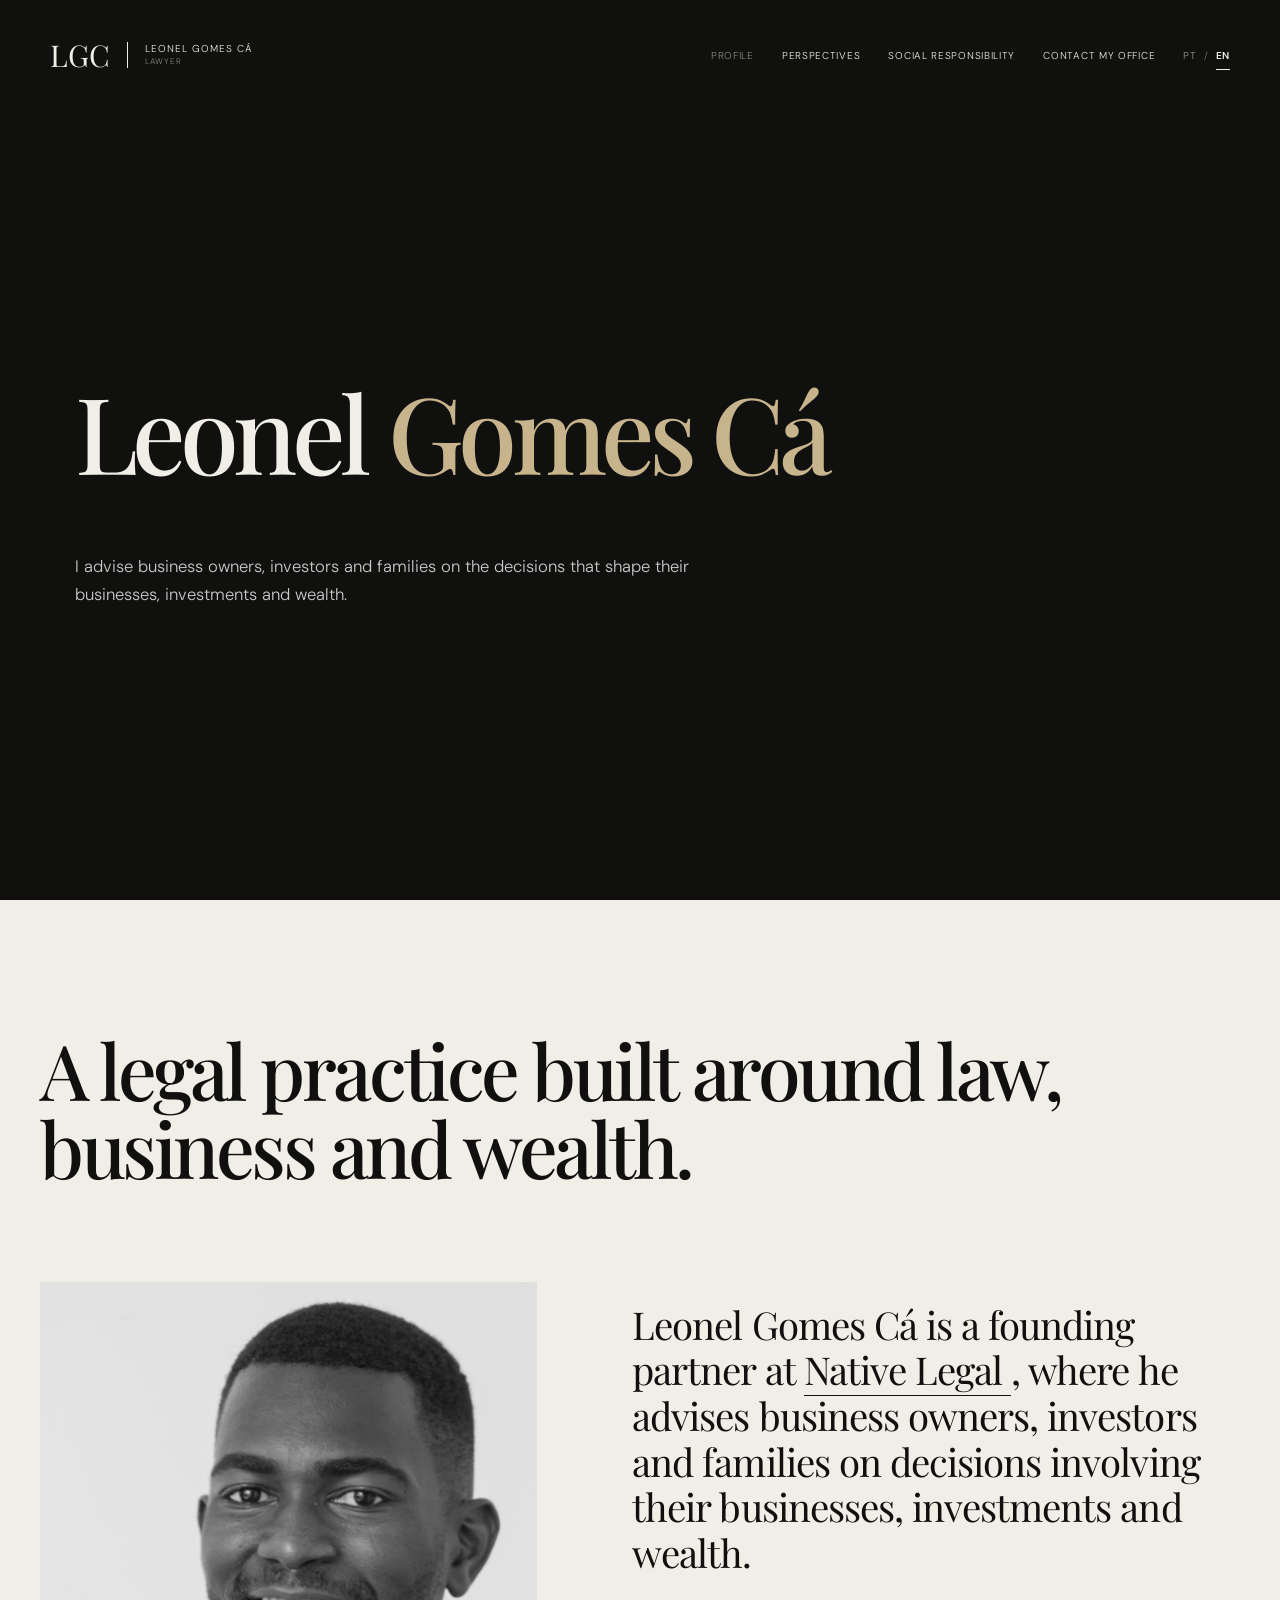
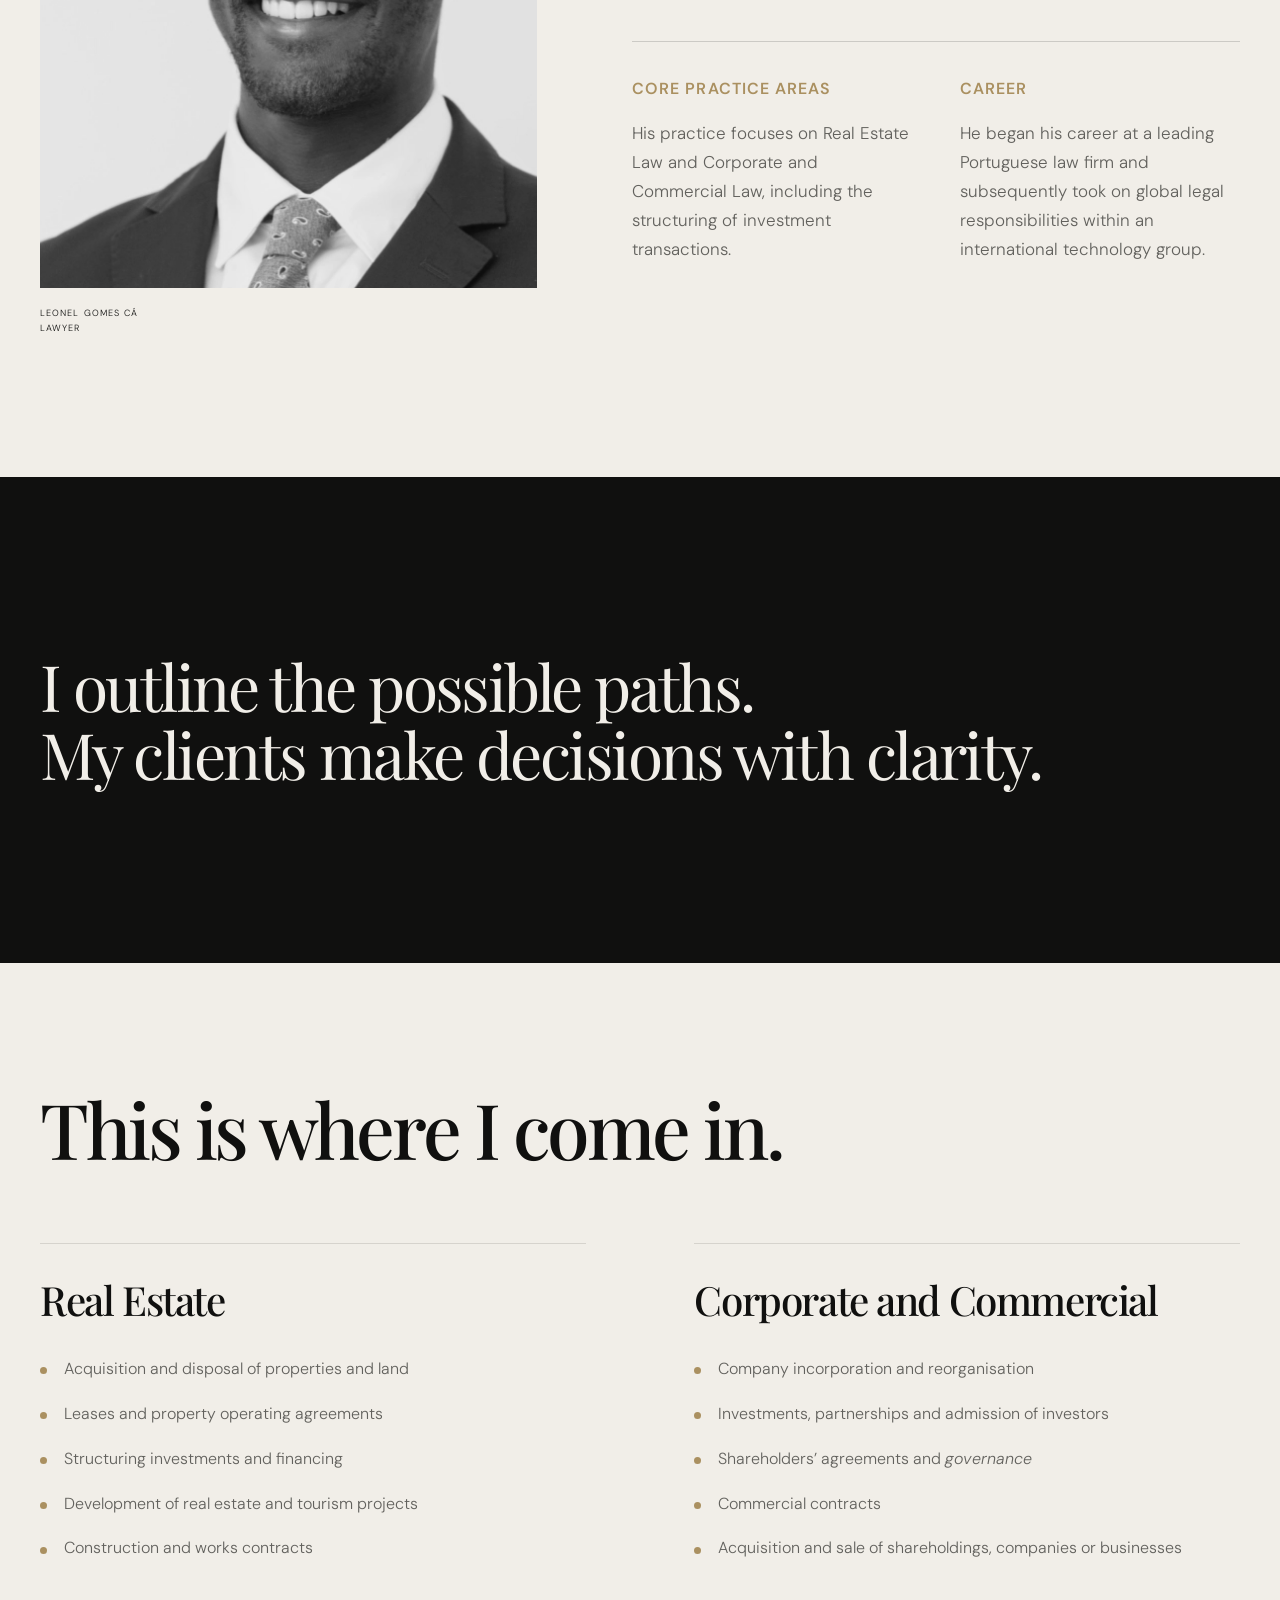
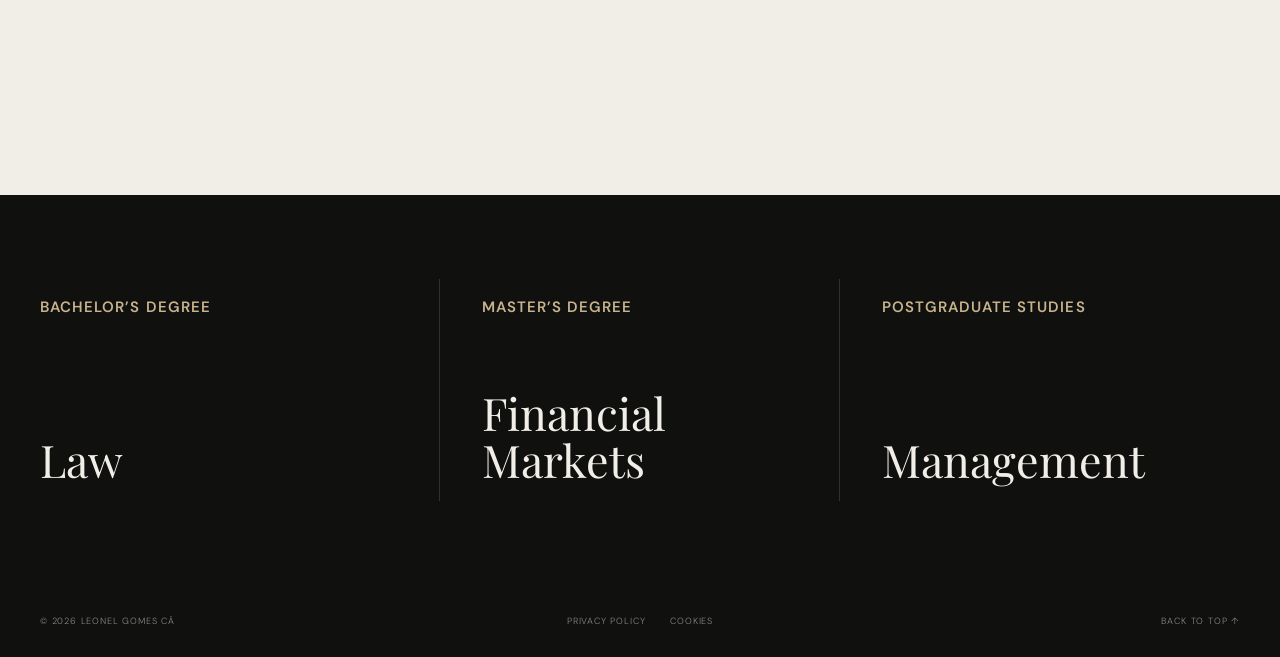
==== en/index.html @ 8e787e9c "Add files via upload" ====
<!DOCTYPE html>

<html lang="en-GB">
<head>
<meta charset="utf-8"/>
<meta content="width=device-width, initial-scale=1.0" name="viewport"/>
<title>Leonel Gomes Cá — Lawyer</title>
<meta content="Leonel Gomes Cá advises business owners, investors and families on business, investment and wealth-related decisions." name="description"/>
<meta content="#10100f" name="theme-color"/>
<link href="https://fonts.googleapis.com" rel="preconnect"/>
<link crossorigin="" href="https://fonts.gstatic.com" rel="preconnect"/>
<link href="https://fonts.googleapis.com/css2?family=DM+Sans:wght@300;400;500;600&amp;family=Playfair+Display:wght@500;600&amp;display=swap" rel="stylesheet"/>
<link href="../css/style.css" rel="stylesheet"/>
<meta content="website" property="og:type"/><meta content="Leonel Gomes Cá" property="og:site_name"/><meta content="en_GB" property="og:locale"/><meta content="pt_PT" property="og:locale:alternate"/><meta content="Leonel Gomes Cá — Lawyer" property="og:title"/><meta content="Leonel Gomes Cá advises business owners, investors and families on business, investment and wealth-related decisions." property="og:description"/><meta content="https://ammoita.github.io/templateadvogado/assets/og-lgc-brand.jpg" property="og:image"/><meta content="image/jpeg" property="og:image:type"/><meta content="1200" property="og:image:width"/><meta content="630" property="og:image:height"/><meta content="LGC | Leonel Gomes Cá, Advogado. Ivory-coloured logo on a dark background" property="og:image:alt"/><meta content="summary_large_image" name="twitter:card"/><meta content="Leonel Gomes Cá — Lawyer" name="twitter:title"/><meta content="Leonel Gomes Cá advises business owners, investors and families on business, investment and wealth-related decisions." name="twitter:description"/><meta content="https://ammoita.github.io/templateadvogado/assets/og-lgc-brand.jpg" name="twitter:image"/><meta content="LGC | Leonel Gomes Cá, Advogado. Ivory-coloured logo on a dark background" name="twitter:image:alt"/><link href="https://ammoita.github.io/templateadvogado/en/" rel="canonical"/><link href="https://ammoita.github.io/templateadvogado/" hreflang="pt-PT" rel="alternate"/><link href="https://ammoita.github.io/templateadvogado/en/" hreflang="en-GB" rel="alternate"/><meta content="https://ammoita.github.io/templateadvogado/en/" property="og:url"/></head>
<body>
<!-- PRELOADER -->
<div class="preloader" id="preloader">
<div class="preloader__mark">LGC</div>
<div class="preloader__line">
<span></span>
</div>
</div>
<!-- HEADER -->
<header class="header" id="header">
<a aria-label="Home page" class="logo" href="index.html#inicio">
<span class="logo__letters">
                LGC
            </span>
<span class="logo__text">
                Leonel Gomes Cá
                <small>Lawyer</small>
</span>
</a>
<nav aria-label="Main navigation" class="desktop-nav">
<a href="index.html#perfil">
                Profile
            </a>
<a href="perspectives.html">
                Perspectives
            </a>
<a href="social-responsibility.html">
                Social Responsibility
            </a>
<a href="contact.html">
                Contact My Office
            </a>
<div aria-label="Choose language" class="language-switch" role="group"><a href="../index.html" hreflang="pt-PT" lang="pt-PT">PT</a><span aria-hidden="true">/</span><a aria-current="page" href="index.html" hreflang="en-GB" lang="en-GB">EN</a></div></nav>
<button aria-expanded="false" aria-label="Open menu" class="menu-button" id="menuButton">
<span></span>
<span></span>
</button>
</header>
<!-- MOBILE MENU -->
<div class="mobile-menu" id="mobileMenu">
<div class="mobile-menu__inner">
<span class="mobile-menu__label">
                Navigation
            </span>
<nav>
<a href="index.html#inicio">
                    Home
                </a>
<a href="index.html#perfil">
                    Profile
                </a>
<a href="perspectives.html">
                    Perspectives
                </a>
<a href="social-responsibility.html">
                    Social Responsibility
                </a>
<a href="contact.html">
                    Contact My Office
                </a>
</nav><div aria-label="Choose language" class="language-switch language-switch--mobile" role="group"><a href="../index.html" hreflang="pt-PT" lang="pt-PT">PT</a><span aria-hidden="true">/</span><a aria-current="page" href="index.html" hreflang="en-GB" lang="en-GB">EN</a></div>
<div class="mobile-menu__footer">
<span>
                    Leonel Gomes Cá
                </span>
<span>
                    Lawyer
                </span>
</div>
</div>
</div>
<main>
<!-- ==================================================
             ABERTURA
        =================================================== -->
<section class="hero" id="inicio">
<div class="hero__background"></div>
<div class="hero__content">
<h1 aria-label="Leonel Gomes Cá" class="hero__title">
<span class="reveal-text">
                        Leonel
                    </span>
<span class="reveal-text hero__title-gold">
                        Gomes Cá
                    </span>
</h1>
<p class="hero__description reveal">

                    I advise business owners, investors and families on the decisions that shape their businesses, investments and wealth.

                </p>
</div>
</section>
<!-- ==================================================
             PERFIL
        =================================================== -->
<section class="profile section" id="perfil">
<div class="container">
<div class="profile__header">
<h2 class="display-title reveal">

                        A legal practice built around law, business and wealth.

                    </h2>
</div>
<div class="profile__grid">
<!-- FOTO -->
<div class="profile__image reveal">
<div class="profile__image-inner"></div>
<span class="image-caption">

                            Leonel Gomes Cá
                            <br/>
                            Lawyer

                        </span>
</div>
<!-- CONTEÚDO -->
<div class="profile__content">
<div class="profile__lead reveal">
<p>

                                Leonel Gomes Cá is a founding partner at

                                <a class="text-link" href="https://nativelegal.pt" rel="noopener noreferrer" target="_blank">
                                    Native Legal
                                </a>, where he advises business owners, investors and families on decisions involving their businesses, investments and wealth.

                            </p>
</div>
<div class="profile__columns reveal">
<div>
<span class="profile__label">
                                    Core Practice Areas
                                </span>
<p>

                                    His practice focuses on Real Estate Law and Corporate and Commercial Law, including the structuring of investment transactions.

                                </p>
</div>
<div>
<span class="profile__label">
                                    Career
                                </span>
<p>

                                    He began his career at a leading Portuguese law firm and subsequently took on global legal responsibilities within an international technology group.

                                </p>
</div>
</div>
</div>
</div>
</div>
</section>
<!-- ==================================================
             TRANSIÇÃO
        =================================================== -->
<section aria-label="Approach to legal advice" class="statement-section">
<div class="container">
<p class="statement-section__text reveal">
<span>I outline the possible paths.</span>
<span>My clients make decisions with clarity.</span>
</p>
</div>
</section>
<!-- ==================================================
             ÁREAS
        =================================================== -->
<section class="practice section" id="areas">
<div class="container">
<div class="practice__header">
<h2 class="display-title reveal">
                        This is where I come in.
                    </h2>
</div>
<div class="practice-cards">
<!-- IMOBILIÁRIO -->
<article class="practice-card reveal">
<h3>
                            Real Estate
                        </h3>
<ul>
<li>
                                Acquisition and disposal of properties and land
                            </li>
<li>
                                Leases and property operating agreements
                            </li>
<li>
                                Structuring investments and financing
                            </li>
<li>
                                Development of real estate and tourism projects
                            </li>
<li>
                                Construction and works contracts
                            </li>
</ul>
</article>
<!-- SOCIETÁRIO -->
<article class="practice-card reveal">
<h3>
                            Corporate and Commercial
                        </h3>
<ul>
<li>
                                Company incorporation and reorganisation
                            </li>
<li>
                                Investments, partnerships and admission of investors
                            </li>
<li>
                                Shareholders’ agreements and <i>governance</i>
</li>
<li>
                                Commercial contracts
                            </li>
<li>
                                Acquisition and sale of shareholdings, companies or businesses
                            </li>
</ul>
</article>
</div>
</div>
</section>
<!-- ==================================================
             FORMAÇÃO
        =================================================== -->
<section aria-label="Academic qualifications" class="education-strip">
<div class="container education-strip__grid">
<div class="education-card reveal">
<span class="education-card__field">
                        Bachelor’s Degree
                    </span>
<span class="education-card__degree">
                        Law
                    </span>
</div>
<div class="education-card reveal">
<span class="education-card__field">
                        Master’s Degree
                    </span>
<span class="education-card__degree">
                        Financial Markets
                    </span>
</div>
<div class="education-card reveal">
<span class="education-card__field">
                        Postgraduate Studies
                    </span>
<span class="education-card__degree">
                        Management
                    </span>
</div>
</div>
</section>
</main>
<!-- FOOTER -->
<footer class="footer">
<div class="container footer__inner">
<span>
                © <span id="currentYear"></span>
                Leonel Gomes Cá
            </span>
<div>
<a href="#">
                    Privacy Policy
                </a>
<a href="#">
                    Cookies
                </a>
</div>
<a class="back-to-top" href="#inicio">
                Back to top ↑
            </a>
</div>
</footer>
<script src="../js/main.js"></script>
</body>
</html>
---- css/style.css ----
/* ==========================================================
   VARIABLES
========================================================== */

:root {

    --black: #10100f;
    --black-soft: #171715;
    --black-light: #20201e;

    --ivory: #f1eee8;
    --ivory-dark: #e5e0d6;

    --white: #ffffff;

    --grey: #96948e;
    --grey-dark: #62615d;

    --gold: #aa9060;
    --gold-light: #c7b38c;

    --border-dark: rgba(255, 255, 255, .14);
    --border-light: rgba(16, 16, 15, .16);

    --font-serif:
        "Playfair Display",
        Georgia,
        serif;

    --font-sans:
        "DM Sans",
        Arial,
        sans-serif;

    --container: 1440px;

}



/* ==========================================================
   RESET
========================================================== */

*,
*::before,
*::after {
    box-sizing: border-box;
}


html {
    scroll-behavior: smooth;
}


body {

    margin: 0;

    font-family: var(--font-sans);

    background: var(--ivory);
    color: var(--black);

    font-weight: 300;

    overflow-x: hidden;

}


body.menu-open {
    overflow: hidden;
}


a {
    color: inherit;
    text-decoration: none;
}


button,
input,
textarea,
select {
    font: inherit;
}


button {
    cursor: pointer;
}


img {

    max-width: 100%;

    display: block;

}


::selection {

    background: var(--gold);
    color: var(--black);

}



/* ==========================================================
   GLOBAL
========================================================== */

.container {

    width:
        min(
            calc(100% - 80px),
            var(--container)
        );

    margin: 0 auto;

}


.section {
    padding: 140px 0;
}


.display-title {

    margin: 0;

    max-width: 1180px;

    font-family: var(--font-serif);

    font-size:
        clamp(
            55px,
            6vw,
            96px
        );

    line-height: 1.02;

    letter-spacing: -.045em;

    font-weight: 500;

}


.text-link {

    border-bottom:
        1px solid currentColor;

    transition:
        color .25s ease,
        border-color .25s ease;

}


.text-link:hover {

    color: var(--gold);

    border-color: var(--gold);

}



/* ==========================================================
   PRELOADER
========================================================== */

.preloader {

    position: fixed;

    inset: 0;

    z-index: 9999;

    background: var(--black);

    color: var(--ivory);

    display: flex;

    align-items: center;
    justify-content: center;

    flex-direction: column;

    gap: 30px;

    transition:
        opacity .8s ease,
        visibility .8s ease;

}


.preloader.is-hidden {

    opacity: 0;

    visibility: hidden;

}


.preloader__mark {

    font-family: var(--font-serif);

    font-size: 40px;

    letter-spacing: .06em;

}


.preloader__line {

    width: 160px;

    height: 1px;

    background:
        rgba(255,255,255,.15);

    overflow: hidden;

}


.preloader__line span {

    display: block;

    width: 100%;
    height: 100%;

    background: var(--gold);

    transform:
        translateX(-100%);

    animation:
        preloadLine
        1.3s
        cubic-bezier(.76,0,.24,1)
        forwards;

}


@keyframes preloadLine {

    to {
        transform: translateX(0);
    }

}






/* ==========================================================
   HEADER
========================================================== */

.header {

    position: fixed;

    top: 0;
    left: 0;
    right: 0;

    height: 110px;

    z-index: 1000;

    padding: 0 50px;

    display: flex;

    align-items: center;
    justify-content: space-between;

    color: var(--ivory);

    transition:
        height .35s ease,
        background .35s ease,
        color .35s ease;

}


.header--light {

    color: var(--black);

    background:
        rgba(241,238,232,.92);

    backdrop-filter:
        blur(18px);

    border-bottom:
        1px solid rgba(0,0,0,.07);

}


.header.is-scrolled {

    height: 76px;

    background:
        rgba(241,238,232,.92);

    color: var(--black);

    backdrop-filter:
        blur(18px);

    border-bottom:
        1px solid rgba(0,0,0,.08);

}


.logo {

    display: flex;

    align-items: center;

    gap: 17px;

    flex: 0 0 auto;

}


.logo__letters {

    font-family: var(--font-serif);

    font-size: 30px;

    line-height: 1;

}


.logo__text {

    padding-left: 17px;

    border-left:
        1px solid currentColor;

    font-size: 10px;

    line-height: 1.45;

    letter-spacing: .1em;

    text-transform: uppercase;

}


.logo__text small {

    display: block;

    opacity: .55;

    font-size: 8px;

}


.desktop-nav {

    display: flex;

    align-items: center;

    gap:
        clamp(
            18px,
            2.2vw,
            38px
        );

}


.desktop-nav a {

    position: relative;

    font-size: 10px;

    letter-spacing: .07em;

    text-transform: uppercase;

    white-space: nowrap;

}


.desktop-nav a::after {

    content: "";

    position: absolute;

    left: 0;

    bottom: -8px;

    width: 100%;
    height: 1px;

    background: currentColor;

    transform-origin: right;

    transform:
        scaleX(0);

    transition:
        transform .35s ease;

}


.desktop-nav a:hover::after,
.desktop-nav a[aria-current="page"]::after {

    transform-origin: left;

    transform:
        scaleX(1);

}


.menu-button {

    width: 44px;
    height: 44px;

    border: 0;

    background: transparent;

    display: none;

    flex-direction: column;

    justify-content: center;
    align-items: center;

    gap: 7px;

    color: currentColor;

}


.menu-button span {

    width: 25px;

    height: 1px;

    background: currentColor;

    transition:
        transform .35s ease;

}



/* ==========================================================
   MOBILE MENU
========================================================== */

.mobile-menu {

    position: fixed;

    inset: 0;

    z-index: 900;

    background: var(--black);

    color: var(--ivory);

    opacity: 0;

    visibility: hidden;

    transition:
        opacity .45s ease,
        visibility .45s ease;

}


.mobile-menu.is-open {

    opacity: 1;

    visibility: visible;

}


.mobile-menu__inner {

    width:
        min(
            calc(100% - 50px),
            700px
        );

    margin: 0 auto;

    min-height: 100vh;

    padding:
        130px
        0
        40px;

    display: flex;

    flex-direction: column;

}


.mobile-menu__label {

    font-size: 10px;

    letter-spacing: .16em;

    text-transform: uppercase;

    color: var(--grey);

    margin-bottom: 50px;

}


.mobile-menu nav {

    display: flex;

    flex-direction: column;

}


.mobile-menu nav a {

    padding:
        18px
        0;

    font-family: var(--font-serif);

    font-size:
        clamp(
            34px,
            7vw,
            62px
        );

    border-bottom:
        1px solid var(--border-dark);

}


.mobile-menu__footer {

    margin-top: auto;

    display: flex;

    justify-content: space-between;

    padding-top: 30px;

    border-top:
        1px solid
        var(--border-dark);

    font-size: 10px;

    letter-spacing: .12em;

    text-transform: uppercase;

}



/* ==========================================================
   HERO
========================================================== */

.hero {

    position: relative;

    min-height: 100vh;

    background: var(--black);

    color: var(--ivory);

    overflow: hidden;

    display: flex;

    align-items: center;

}


.hero__background {

    position: absolute;

    inset: 0;

    background:

        linear-gradient(
            90deg,
            rgba(16,16,15,.94) 0%,
            rgba(16,16,15,.78) 31%,
            rgba(16,16,15,.34) 65%,
            rgba(16,16,15,.18) 100%
        ),

        linear-gradient(
            0deg,
            rgba(16,16,15,.46),
            transparent 55%
        ),

        url("../assets/leonel-hero.jpg")
        center 22%
        / cover
        no-repeat;

    transform:
        scale(1.03);

    transition:
        transform 1.5s ease;

}


.hero__content {

    position: relative;

    z-index: 2;

    width:
        min(
            calc(100% - 150px),
            1380px
        );

    margin: 0 auto;

    padding:
        180px
        0
        90px;

}


.hero__title {

    margin: 0;

    display: flex;

    align-items: baseline;

    gap: .22em;

    white-space: nowrap;

    font-family: var(--font-serif);

    font-size:
        clamp(
            64px,
            8.3vw,
            138px
        );

    line-height: .94;

    letter-spacing: -.055em;

    font-weight: 500;

}


.hero__title > span {
    display: inline-block;
}


.hero__title-gold {
    color: var(--gold-light);
}


.hero__description {

    max-width: 650px;

    margin:
        72px
        0
        0;

    font-size:
        clamp(
            15px,
            1.3vw,
            19px
        );

    line-height: 1.65;

    color:
        rgba(255,255,255,.78);

}



/* ==========================================================
   PROFILE
========================================================== */

.profile {
    padding-top: 130px;
}


.profile__header {
    margin-bottom: 95px;
}


.profile__grid {

    display: grid;

    grid-template-columns:
        .9fr
        1.1fr;

    gap: 95px;

    align-items: start;

}


.profile__image {
    position: relative;
}


.profile__image-inner {

    aspect-ratio: .82;

    background:

        linear-gradient(
            rgba(0,0,0,.06),
            rgba(0,0,0,.06)
        ),

        url("../assets/leonel-profile.webp")
        center
        / cover
        no-repeat,

        #cac5bb;

    filter:
        grayscale(100%);

}


.image-caption {

    display: block;

    margin-top: 18px;

    font-size: 9px;

    line-height: 1.7;

    letter-spacing: .12em;

    text-transform: uppercase;

}


.profile__content {
    padding-top: 20px;
}


.profile__lead {
    max-width: 760px;
}


.profile__lead p {

    margin: 0;

    font-family: var(--font-serif);

    font-size:
        clamp(
            30px,
            3vw,
            49px
        );

    line-height: 1.19;

    letter-spacing: -.025em;

}


.profile__columns {

    margin-top: 65px;

    padding-top: 36px;

    border-top:
        1px solid
        var(--border-light);

    display: grid;

    grid-template-columns:
        1fr
        1fr;

    gap: 48px;

}


/* Legibilidade reforçada nas duas rubricas do perfil (PT e EN). */
.profile__label {
    display: block;
    margin-bottom: 19px;
    color: var(--gold);
    font-size: clamp(16px, 1.2vw, 18px);
    font-weight: 600;
    letter-spacing: .065em;
    line-height: 1.4;
    text-transform: uppercase;
}

.profile__columns p {
    margin: 0;
    font-size: clamp(17px, 1.32vw, 19px);
    line-height: 1.7;
    color: var(--grey-dark);
}


/* ==========================================================
   STATEMENT / TRANSIÇÃO
========================================================== */

.statement-section {

    min-height: 620px;

    display: flex;

    align-items: center;

    background: var(--black);

    color: var(--ivory);

}


.statement-section__text {

    width: 100%;
    margin: 0;
    font-family: var(--font-serif);
    font-size: clamp(21px, 5vw, 78px);
    line-height: 1.06;
    letter-spacing: -.04em;

}

.statement-section__text span {
    display: block;
    white-space: nowrap;
}



/* ==========================================================
   PRACTICE
========================================================== */

.practice {
    position: relative;
    background: var(--ivory);
}


.practice__header {
    margin-bottom: 82px;
}


.practice__header::after {
    display: none;
}


.practice-cards {
    display: grid;
    grid-template-columns: 1fr 1fr;
    gap: clamp(72px, 9vw, 150px);
}


.practice-card {
    position: relative;
    min-height: 420px;
    padding: 0;
    background: transparent;
    color: var(--black);
    border: 0;
    transition: none;
}


.practice-card:first-child,
.practice-card:last-child {
    padding-left: 0;
    padding-right: 0;
    border: 0;
}


.practice-card::before {
    display: none;
}


.practice-card:hover {
    transform: none;
    background: transparent;
}


.practice-card h3 {
    margin: 0 0 40px;
    color: var(--black);
    font-family: var(--font-serif);
    font-size: clamp(34px, 3.15vw, 49px);
    font-weight: 500;
    line-height: 1.08;
    letter-spacing: -.035em;
    text-transform: none;
}


.practice-card:last-child h3,
.practice-card:last-child ul {
    margin-left: 0;
}


.practice-card ul {
    margin: 0;
    padding: 0;
    list-style: none;
    display: grid;
    gap: 18px;
}


.practice-card li {
    position: relative;
    padding: 0 0 0 24px;
    border: 0;
    font-size: 16px;
    line-height: 1.68;
    color: var(--grey-dark);
}


.practice-card li::before {
    content: "";
    position: absolute;
    left: 0;
    top: .72em;
    width: 7px;
    height: 7px;
    border-radius: 50%;
    background: var(--gold);
}


/* ==========================================================
   EDUCATION
========================================================== */

.education-strip {

    padding: 95px 0;

    background: var(--black);

    color: var(--ivory);

}


.education-strip__grid {

    display: grid;

    grid-template-columns:
        repeat(3, 1fr);

}


.education-card {

    min-height: 250px;

    padding:
        22px
        50px;

    display: flex;

    flex-direction: column;

    justify-content: space-between;

    border-right:
        1px solid
        var(--border-dark);

}


.education-card:first-child {
    padding-left: 0;
}


.education-card:last-child {
    border-right: 0;
}


.education-card__field {

    color: var(--gold-light);
    font-size: 15px;
    font-weight: 600;
    letter-spacing: .07em;
    text-transform: uppercase;

}


.education-card__degree {

    font-family: var(--font-serif);

    font-size:
        clamp(
            35px,
            3.5vw,
            55px
        );

    line-height: 1.05;

}



/* ==========================================================
   AUTONOMOUS PAGES
========================================================== */

.inner-page,
.contact-page {
    background: var(--ivory);
}


.page-main {
    padding-top: 110px;
}


.editorial-page {

    padding:
        95px
        0
        130px;

}


.page-kicker {

    display: block;

    margin-bottom: 30px;

    color: var(--gold);

    font-size: 11px;

    font-weight: 600;

    letter-spacing: .12em;

    text-transform: uppercase;

}


.page-title {

    max-width: 1100px;

    margin: 0;

    font-family: var(--font-serif);

    font-size:
        clamp(
            58px,
            7vw,
            108px
        );

    line-height: .98;

    letter-spacing: -.045em;

    font-weight: 500;

}


.page-intro {

    max-width: 780px;

    margin:
        42px
        0
        0;

    font-size: 18px;

    line-height: 1.7;

    color: var(--grey-dark);

}


.page-note {

    max-width: 760px;

    margin:
        45px
        0
        0;

    padding-top: 28px;

    border-top:
        1px solid
        var(--border-light);

    font-size: 12px;

    line-height: 1.7;

    color: var(--grey-dark);

}



/* ==========================================================
   PERSPETIVAS
========================================================== */

.perspectives-grid {

    margin-top: 90px;

    display: grid;

    grid-template-columns:
        repeat(3, 1fr);

    gap:
        34px
        26px;

}


.perspective-card {

    position: relative;

    min-height: 295px;

    padding: 30px;

    background:
        var(--black-light);

    color: var(--ivory);

    display: flex;

    flex-direction: column;

    overflow: hidden;

    transition:
        transform .35s cubic-bezier(.22,1,.36,1),
        background .35s ease;

}


.perspective-card:hover {

    transform:
        translateY(-5px);

    background:
        var(--black);

}


.perspective-card__ep {

    color: var(--gold-light);

    font-size: 10px;

    font-weight: 600;

    letter-spacing: .12em;

}


.perspective-card strong {

    max-width: 85%;

    margin:
        50px
        0
        auto;

    font-family: var(--font-serif);

    font-size:
        clamp(
            25px,
            2.1vw,
            37px
        );

    line-height: 1.08;

    font-weight: 500;

}


.perspective-card__play {

    position: absolute;

    right: 28px;

    bottom: 52px;

    color: var(--gold-light);

    font-size: 22px;

}


.perspective-card small {

    margin-top: 30px;

    font-size: 10px;

    letter-spacing: .04em;

    color:
        rgba(255,255,255,.65);

}



/* ==========================================================
   RESPONSABILIDADE SOCIAL
========================================================== */

.social-grid {

    margin-top: 90px;

    display: grid;

    grid-template-columns:
        1fr
        1fr;

    gap: 28px;

}


.social-card {
    position: relative;
    min-height: 455px;
    perspective: 1400px;
    outline: none;
}

.social-card__inner {
    position: relative;
    width: 100%;
    min-height: 455px;
    transform-style: preserve-3d;
    transition: transform .72s cubic-bezier(.22,1,.36,1);
}

.social-card__face {
    position: absolute;
    inset: 0;
    overflow: hidden;
    border: 1px solid var(--border-light);
    background: var(--ivory-dark);
    backface-visibility: hidden;
    -webkit-backface-visibility: hidden;
}

.social-card__front {
    transform: rotateY(0deg);
}

.social-card__back {
    padding: clamp(36px, 5vw, 64px);
    display: flex;
    flex-direction: column;
    justify-content: center;
    transform: rotateY(180deg);
    background: var(--black-soft);
    color: var(--ivory);
}

.social-card__media {
    position: relative;
    min-height: 330px;
    background-color: #c8c2b7;
    background-position: center;
    background-size: cover;
    filter: grayscale(100%);
    transition: filter .45s ease;
}

.social-card__media::after {
    content: "Adicionar imagem / vídeo";
    position: absolute;
    inset: 0;
    display: grid;
    place-items: center;
    color: rgba(16,16,15,.55);
    font-size: 10px;
    letter-spacing: .12em;
    text-transform: uppercase;
    background: linear-gradient(135deg, rgba(255,255,255,.08), rgba(0,0,0,.05));
}

@media (hover: hover) and (pointer: fine) {
    .social-card:hover .social-card__inner {
        transform: rotateY(180deg);
    }

    .social-card:hover .social-card__media {
        filter: grayscale(20%);
    }
}

.social-card:focus-visible .social-card__inner,
.social-card.is-flipped .social-card__inner {
    transform: rotateY(180deg);
}

.social-card:focus-visible {
    outline: 1px solid var(--gold);
    outline-offset: 5px;
}

.social-card__body {
    padding: 28px 30px 32px;
}

.social-card__body h2,
.social-card__back h2 {
    margin: 0 0 10px;
    font-family: var(--font-serif);
    font-size: 31px;
    font-weight: 500;
}

.social-card__body p {
    margin: 0;
    font-size: 13px;
    color: var(--grey-dark);
}

.social-card__back-label {
    margin-bottom: 24px;
    color: var(--gold-light);
    font-size: 10px;
    font-weight: 600;
    letter-spacing: .14em;
    text-transform: uppercase;
}

.social-card__back h2 {
    margin-bottom: 22px;
    font-size: clamp(34px, 3.2vw, 48px);
}

.social-card__back p {
    max-width: 520px;
    margin: 0;
    font-family: var(--font-serif);
    font-size: clamp(19px, 1.65vw, 25px);
    line-height: 1.5;
    color: rgba(241,238,232,.9);
}

.social-card__back small {
    margin-top: auto;
    padding-top: 30px;
    color: rgba(241,238,232,.52);
    font-size: 9px;
    letter-spacing: .08em;
    text-transform: uppercase;
}



@media (prefers-reduced-motion: reduce) {
    .social-card__inner {
        transition: none;
    }
}

/* ==========================================================
   CONTACT
========================================================== */

.contact {
    padding: 150px 0 110px;
    background: var(--ivory);
    color: var(--black);
}


.contact--standalone {
    min-height: calc(100vh - 80px);
    padding-top: 170px;
}


.contact__top {
    max-width: 1180px;
}


.contact__eyebrow {
    display: block;
    margin-bottom: 30px;
    color: var(--gold);
    font-size: 10px;
    font-weight: 600;
    letter-spacing: .16em;
    text-transform: uppercase;
}


.contact__title {
    margin: 0;
    font-family: var(--font-serif);
    font-size: clamp(38px, 3.55vw, 58px);
    line-height: 1;
    letter-spacing: -.045em;
    font-weight: 500;
}


.contact__title span {
    display: inline;
    padding-left: 0;
    color: var(--gold);
}


.contact__grid {
    margin-top: 108px;
    display: grid;
    grid-template-columns: 1.18fr .82fr;
    gap: clamp(70px, 8vw, 130px);
    align-items: start;
}


.contact__details {
    padding-top: 8px;
}


.contact-panel + .contact-panel {
    margin-top: 62px;
}

.contact-panel__title {
    margin: 0 0 34px;
    font-family: var(--font-serif);
    font-size: clamp(30px, 2.5vw, 42px);
    font-weight: 500;
    line-height: 1.05;
    letter-spacing: -.03em;
}

.contact-info {
    margin-top: 0;
    display: grid;
    gap: 25px;
}

.contact-info > div {
    padding: 0;
    border: 0;
    display: grid;
    grid-template-columns: 92px 1fr;
    gap: 18px;
}

.contact-info span {
    color: var(--gold);
    font-size: 9px;
    font-weight: 600;
    letter-spacing: .13em;
    text-transform: uppercase;
}

.contact-info a,
.contact-info p {
    margin: 0;
    font-size: 14px;
    line-height: 1.65;
    color: var(--grey-dark);
}

.contact-info a {
    transition: color .25s ease;
}

.contact-info a:hover {
    color: var(--gold);
}

.contact-social {
    display: flex;
    align-items: center;
    gap: 14px;
}

.contact-social a {
    width: 46px;
    height: 46px;
    display: grid;
    place-items: center;
    border: 1px solid rgba(16,16,15,.18);
    border-radius: 50%;
    transition: color .25s ease, border-color .25s ease, background .25s ease;
}

.contact-social a:hover,
.contact-social a:focus-visible {
    color: var(--gold);
    border-color: var(--gold);
    outline: none;
}

.contact-social svg {
    width: 21px;
    height: 21px;
    fill: none;
    stroke: currentColor;
    stroke-width: 1.5;
    stroke-linecap: round;
    stroke-linejoin: round;
}

.contact-social .icon-fill {
    fill: currentColor;
    stroke: none;
}

@media (min-width: 901px) {
    .contact__title {
        white-space: nowrap;
    }
}


/* ==========================================================
   FORM
========================================================== */

.contact-form {
    padding: 48px 52px 36px;
    background: rgba(229,224,214,.58);
    color: var(--black);
    border: 1px solid rgba(16,16,15,.075);
    box-shadow: 0 24px 70px rgba(16,16,15,.045);
}


.form-group {
    position: relative;
    padding-top: 29px;
    border-bottom: 1px solid rgba(16,16,15,.14);
    transition: border-color .25s ease;
}


.form-group:first-child {
    padding-top: 3px;
}


.form-group:focus-within {
    border-color: var(--gold);
}


.form-group label {
    display: block;
    margin-bottom: 11px;
    color: var(--gold);
    font-size: 9px;
    font-weight: 600;
    letter-spacing: .15em;
    text-transform: uppercase;
}


.optional {
    opacity: .58;
}


.form-group input,
.form-group textarea,
.form-group select {
    width: 100%;
    border: 0;
    padding: 5px 0 23px;
    outline: none;
    resize: none;
    background-color: transparent;
    font-family: var(--font-serif);
    font-size: 24px;
    color: var(--black);
    border-radius: 0;
}


.form-group select {
    appearance: none;
    -webkit-appearance: none;
    cursor: pointer;
    padding-right: 46px;
    background-image: url("data:image/svg+xml,%3Csvg xmlns='http://www.w3.org/2000/svg' width='18' height='18' viewBox='0 0 24 24' fill='none' stroke='%23aa9060' stroke-width='1.4' stroke-linecap='round' stroke-linejoin='round'%3E%3Cpath d='m7 10 5 5 5-5'/%3E%3C/svg%3E");
    background-repeat: no-repeat;
    background-position: right 4px center;
    background-size: 18px 18px;
}


.form-group select:invalid {
    color: var(--grey-dark);
}


.form-group select option {
    background: #f5f2ec;
    color: var(--black);
    font-family: var(--font-sans);
    font-size: 15px;
    font-weight: 400;
}


.privacy-check {
    margin-top: 27px;
    display: flex;
    align-items: flex-start;
    gap: 12px;
    color: var(--grey-dark);
    font-size: 11px;
    line-height: 1.55;
}


.privacy-check input {
    margin-top: 2px;
    accent-color: var(--gold);
}


.privacy-check a {
    color: var(--black);
    border-bottom: 1px solid rgba(16,16,15,.35);
}


.submit-button {
    margin-top: 38px;
    width: 100%;
    padding: 20px 0;
    border: 0;
    border-top: 1px solid rgba(16,16,15,.30);
    border-bottom: 1px solid rgba(16,16,15,.30);
    background: transparent;
    color: var(--black);
    display: flex;
    justify-content: space-between;
    align-items: center;
    text-transform: uppercase;
    font-size: 10px;
    letter-spacing: .15em;
    transition:
        padding .3s ease,
        color .3s ease,
        border-color .3s ease;
}


.submit-button svg {
    width: 20px;
    fill: none;
    stroke: currentColor;
}


.submit-button:hover {
    padding-left: 12px;
    padding-right: 12px;
    color: var(--gold);
    border-color: var(--gold);
}


.form-message {
    min-height: 25px;
    padding-top: 20px;
    color: var(--gold);
    font-size: 12px;
}


/* ==========================================================
   FOOTER
========================================================== */

.footer {

    padding:
        30px
        0;

    background: var(--black);

    color:
        rgba(255,255,255,.5);

}


.footer__inner {

    display: grid;

    grid-template-columns:
        1fr
        1fr
        1fr;

    align-items: center;

    font-size: 9px;

    letter-spacing: .09em;

    text-transform: uppercase;

}


.footer__inner > div {

    display: flex;

    justify-content: center;

    gap: 25px;

}


.footer__inner > a:last-child {

    justify-self: end;

}



/* ==========================================================
   REVEAL ANIMATIONS
========================================================== */

.reveal {

    opacity: 0;

    transform:
        translateY(35px);

    transition:
        opacity
        .9s
        cubic-bezier(.22,1,.36,1),

        transform
        .9s
        cubic-bezier(.22,1,.36,1);

}


.reveal.is-visible {

    opacity: 1;

    transform:
        translateY(0);

}


.reveal-text {

    opacity: 0;

    transform:
        translateY(70px);

    transition:
        opacity
        1s
        cubic-bezier(.22,1,.36,1),

        transform
        1s
        cubic-bezier(.22,1,.36,1);

}


body.loaded
.reveal-text {

    opacity: 1;

    transform:
        translateY(0);

}


body.loaded
.reveal-text:nth-child(2) {

    transition-delay: .15s;

}



/* ==========================================================
   RESPONSIVE — 1200
========================================================== */

@media (max-width: 1200px) {


    .container {

        width:
            min(
                calc(100% - 60px),
                var(--container)
            );

    }


    .header {
        padding: 0 30px;
    }


    .desktop-nav {
        gap: 19px;
    }


    .desktop-nav a {
        font-size: 9px;
    }


    .hero__content {

        width:
            calc(100% - 100px);

    }


    .profile__grid {
        gap: 60px;
    }


    .contact__grid {
        gap: 70px;
    }


}



/* ==========================================================
   RESPONSIVE — TABLET
========================================================== */

@media (max-width: 900px) {
    .header {

        height: 85px;

        padding:
            0
            25px;

    }


    .desktop-nav {
        display: none;
    }


    .menu-button {
        display: flex;
    }


    .logo__text {
        display: none;
    }


    .section {
        padding: 100px 0;
    }


    .container {
        width: calc(100% - 50px);
    }



    /* HERO */

    .hero {

        min-height: 840px;

        align-items: flex-end;

    }


    .hero__content {

        width: calc(100% - 50px);

        padding:
            170px
            0
            70px;

    }


    .hero__title {

        flex-wrap: wrap;

        white-space: normal;

        font-size:
            clamp(
                68px,
                15vw,
                118px
            );

        line-height: .9;

        gap:
            0
            .2em;

    }


    .hero__description {

        margin-top: 55px;

        max-width: 520px;

    }



    /* PROFILE */

    .profile__grid {

        grid-template-columns: 1fr;

    }


    .profile__image {

        max-width: 600px;

    }


    .profile__content {

        padding-top: 10px;

    }



    /* TRANSITION */

    .statement-section {

        min-height: 520px;

    }



    /* PRACTICE */

    .practice-cards {

        grid-template-columns: 1fr;
        gap: 70px;

    }


    .practice-card {

        min-height: auto;
        padding: 0;

    }


    .practice-card:last-child {

        padding: 0;
        border: 0;

    }


    .practice-card:last-child::before {

        padding-left: 0;

    }


    .practice-card:last-child h3,
    .practice-card:last-child ul {

        margin-left: 0;

    }



    /* EDUCATION */

    .education-strip__grid {

        grid-template-columns: 1fr;

    }


    .education-card {

        min-height: 155px;

        padding:
            32px
            0;

        border-right: 0;

        border-bottom:
            1px solid
            var(--border-dark);

    }


    .education-card:last-child {

        border-bottom: 0;

    }



    /* SUBPAGES */

    .page-main {

        padding-top: 85px;

    }


    .perspectives-grid {

        grid-template-columns:
            1fr
            1fr;

    }


    .social-grid {

        grid-template-columns: 1fr;

    }



    /* CONTACT */

    .contact__grid {

        grid-template-columns: 1fr;

        gap: 68px;

        margin-top: 85px;

    }


    .contact__details {

        max-width: 640px;

    }


}



/* ==========================================================
   RESPONSIVE — MOBILE
========================================================== */

@media (max-width: 600px) {


    .container {

        width:
            calc(100% - 36px);

    }


    .section {

        padding:
            78px
            0;

    }


    .display-title {

        font-size: 48px;

    }



    /* HERO */

    .hero {

        min-height: 760px;

    }


    .hero__background {

        background:

            linear-gradient(
                0deg,
                rgba(16,16,15,.93),
                rgba(16,16,15,.26)
            ),

            url("../assets/leonel-hero.jpg")
            60% center
            / cover
            no-repeat;

    }


    .hero__content {

        width:
            calc(100% - 36px);

        padding:
            150px
            0
            52px;

    }


    .hero__title {

        display: block;

        font-size:
            clamp(
                58px,
                17vw,
                82px
            );

    }


    .hero__title > span {

        display: inline;

    }


    .hero__title > span + span {

        margin-left: .13em;

    }


    .hero__description {

        margin-top: 44px;

        font-size: 14px;

    }



    /* PROFILE */

    .profile__header {

        margin-bottom: 55px;

    }


    .profile__lead p {

        font-size: 29px;

    }


    .profile__columns {

        grid-template-columns: 1fr;

        gap: 34px;

    }



    /* STATEMENT */

    .statement-section {

        min-height: 460px;

    }


    .statement-section__text {
        font-size: clamp(21px, 5.5vw, 32px);
    }



    /* PRACTICE */

    .practice__header {

        margin-bottom: 50px;

    }


    .practice-cards {

        gap: 54px;

    }


    .practice-card {

        padding: 0;

    }


    .practice-card::before {

        margin-bottom: 30px;

    }


    .practice-card h3 {

        margin-bottom: 32px;
        font-size: 34px;

    }


    .practice-card ul {

        gap: 14px;

    }


    .practice-card li {

        padding: 0 0 0 18px;

    }



    /* EDUCATION */

    .education-strip {

        padding:
            55px
            0;

    }


    .education-card__degree {

        font-size: 38px;

    }



    /* AUTONOMOUS PAGES */

    .editorial-page {

        padding:
            72px
            0
            90px;

    }


    .page-kicker {

        margin-bottom: 22px;

    }


    .page-title {

        font-size: 52px;

    }


    .page-intro {

        margin-top: 30px;

        font-size: 16px;

    }



    /* PERSPECTIVES */

    .perspectives-grid {

        grid-template-columns: 1fr;

        margin-top: 60px;

    }


    .perspective-card {

        min-height: 270px;

    }



    /* SOCIAL */

    .social-grid {

        margin-top: 60px;

    }


    .social-card,
    .social-card__inner {
        min-height: 370px;
    }

    .social-card__media {
        min-height: 240px;
    }

    .social-card__back {
        padding: 34px 28px;
    }

    .social-card__back small {
        display: none;
    }



    /* CONTACT */

    .contact--standalone {

        padding-top: 120px;

    }

    .contact__title {
        font-size: clamp(42px, 12.5vw, 56px);
        line-height: .98;
    }

    .contact__title span {
        display: inline;
        padding-left: 0;
        margin-top: 0;
    }


    .contact__grid {

        margin-top: 65px;
        padding-top: 26px;

    }


    .contact-form {

        padding: 36px 26px 24px;

    }


    .contact-info > div {

        grid-template-columns: 1fr;

        gap: 9px;

    }


    .form-group input,
    .form-group textarea,
    .form-group select {

        font-size: 21px;

    }



    /* FOOTER */

    .footer__inner {

        grid-template-columns: 1fr;

        gap: 20px;

        text-align: center;

    }


    .footer__inner > div {

        justify-content: center;

        flex-wrap: wrap;

    }


    .footer__inner > a:last-child {

        justify-self: center;

    }


}



/* ==========================================================
   PREMIUM REFINEMENTS — INDEX + CONTACTOS
========================================================== */

/* INDEX — transição mais compacta e editorial */
.statement-section {
    min-height: clamp(420px, 38vw, 500px);
}

.statement-section__text {
    max-width: 1380px;
}

/* INDEX — áreas de prática com acabamento mais arquitetónico */
.practice.section {
    padding-top: 126px;
    padding-bottom: 132px;
}

.practice__header {
    position: relative;
    margin-bottom: 76px;
    padding-top: 30px;
    border-top: 1px solid rgba(16, 16, 15, .15);
}

.practice__header::before {
    content: "";
    position: absolute;
    top: -1px;
    left: 0;
    width: 76px;
    height: 1px;
    background: var(--gold);
}

.practice-cards {
    gap: clamp(80px, 8.5vw, 138px);
}

.practice-card {
    padding-top: 34px;
    border-top: 1px solid rgba(16, 16, 15, .12);
}

.practice-card:first-child,
.practice-card:last-child {
    border-top: 1px solid rgba(16, 16, 15, .12);
}

.practice-card h3 {
    margin-bottom: 34px;
}

.practice-card ul {
    max-width: 590px;
}

/* INDEX — formação: três terços iguais, alinhamento exterior equilibrado */
.education-strip {
    padding: 84px 0;
}

.education-strip__grid {
    grid-template-columns: repeat(3, minmax(0, 1fr));
}

.education-card {
    min-width: 0;
    min-height: 222px;
    padding: 18px clamp(28px, 3.1vw, 50px);
}

.education-card:first-child {
    padding-left: 0;
    align-items: flex-start;
    text-align: left;
}

.education-card:nth-child(2) {
    align-items: center;
    text-align: center;
}

.education-card:last-child {
    padding-right: 0;
    align-items: flex-end;
    text-align: right;
}

.education-card__degree {
    max-width: 100%;
}

/* CONTACTOS — bloco direito alinhado e hierarquia mais refinada */
.contact__grid {
    grid-template-columns: minmax(0, 1.12fr) minmax(340px, .88fr);
    gap: clamp(78px, 7vw, 118px);
}

.contact__details {
    position: relative;
    padding: 46px 0 0 clamp(40px, 4vw, 62px);
    border-left: 1px solid rgba(16, 16, 15, .14);
}

.contact__details::before {
    content: "";
    position: absolute;
    top: 0;
    left: -1px;
    width: 1px;
    height: 68px;
    background: var(--gold);
}

.contact-panel__title {
    margin-bottom: 28px;
    font-size: clamp(30px, 2.25vw, 38px);
    letter-spacing: -.035em;
}

.contact-info {
    gap: 0;
}

.contact-info > div {
    grid-template-columns: minmax(78px, 92px) minmax(0, 1fr);
    gap: 22px;
    padding: 17px 0 18px;
    border-bottom: 1px solid rgba(16, 16, 15, .095);
    align-items: baseline;
}

.contact-info > div:first-child {
    padding-top: 0;
}

.contact-info span {
    line-height: 1.4;
}

.contact-info a,
.contact-info p {
    font-size: 14.5px;
    line-height: 1.58;
}

.contact-panel + .contact-panel {
    margin-top: 48px;
}

.contact-panel--social {
    padding-top: 32px;
    border-top: 1px solid rgba(16, 16, 15, .14);
}

.contact-panel--social .contact-panel__title {
    margin-bottom: 24px;
    font-size: clamp(24px, 1.75vw, 30px);
}

/* CONTACTOS — pictogramas sociais minimalistas, sem moldura pesada */
.contact-social {
    gap: 25px;
}

.contact-social a {
    width: 25px;
    height: 28px;
    display: grid;
    place-items: center;
    border: 0;
    border-radius: 0;
    color: var(--black);
    transition: color .22s ease, transform .22s ease;
}

.contact-social a:hover,
.contact-social a:focus-visible {
    color: var(--gold);
    border-color: transparent;
    background: transparent;
    transform: translateY(-1px);
}

.contact-social a:focus-visible {
    outline: 1px solid var(--gold);
    outline-offset: 6px;
}

.contact-social svg {
    width: 20px;
    height: 20px;
    fill: none;
    stroke: currentColor;
    stroke-width: 1.35;
    stroke-linecap: round;
    stroke-linejoin: round;
}

.contact-social .icon-fill {
    fill: currentColor;
    stroke: none;
}

@media (max-width: 900px) {
    .statement-section {
        min-height: 410px;
    }

    .practice.section {
        padding-top: 108px;
        padding-bottom: 112px;
    }

    .practice-card {
        padding-top: 30px;
    }

    .education-card,
    .education-card:first-child,
    .education-card:nth-child(2),
    .education-card:last-child {
        align-items: flex-start;
        text-align: left;
        padding-left: 0;
        padding-right: 0;
    }

    .contact__grid {
        grid-template-columns: 1fr;
    }

    .contact__details {
        max-width: none;
        padding: 42px 0 0;
        border-left: 0;
        border-top: 1px solid rgba(16, 16, 15, .14);
    }

    .contact__details::before {
        top: -1px;
        left: 0;
        width: 72px;
        height: 1px;
    }
}

@media (max-width: 600px) {
    .statement-section {
        min-height: 340px;
    }

    .practice.section {
        padding-top: 86px;
        padding-bottom: 92px;
    }

    .practice__header {
        margin-bottom: 46px;
        padding-top: 24px;
    }

    .practice-card {
        padding-top: 26px;
    }

    .education-strip {
        padding: 52px 0;
    }

    .contact__details {
        padding-top: 34px;
    }

    .contact-info > div {
        grid-template-columns: 1fr;
        gap: 7px;
        padding: 15px 0 17px;
    }

    .contact-social {
        gap: 24px;
    }
}


/* ==========================================================
   REFINAMENTO PREMIUM V3 — menos linhas, melhor proporção
========================================================== */

/* INDEX — remove apenas a linha antes do título da secção de prática */
.practice__header {
    padding-top: 0;
    border-top: 0;
}

.practice__header::before {
    display: none;
}

/* INDEX — formação: terços rigorosamente iguais e todo o texto à esquerda */
.education-strip__grid {
    grid-template-columns: repeat(3, minmax(0, 1fr));
}

.education-card,
.education-card:first-child,
.education-card:nth-child(2),
.education-card:last-child {
    align-items: flex-start;
    text-align: left;
}

.education-card {
    padding-left: clamp(30px, 3.25vw, 52px);
    padding-right: clamp(30px, 3.25vw, 52px);
}

.education-card:first-child {
    padding-left: 0;
}

.education-card:last-child {
    padding-right: 0;
}

/* CONTACTOS — divisão vertical completa entre as duas metades */
.contact__grid {
    align-items: stretch;
}

.contact__details {
    align-self: stretch;
    padding-top: 46px;
    padding-bottom: 8px;
}

.contact__details::before {
    top: 0;
    bottom: 0;
    left: -1px;
    width: 1px;
    height: auto;
    background: var(--gold);
    opacity: .72;
}

/* Retira a linha final sob a morada e evita nova linha antes das redes */
.contact-info > div:last-child {
    border-bottom: 0;
}

.contact-panel--social {
    padding-top: 0;
    border-top: 0;
}

/* Redes sociais — pictogramas maiores, mais leves e de traço fino */
.contact-social {
    gap: 30px;
}

.contact-social a {
    width: 34px;
    height: 34px;
    color: rgba(78, 75, 68, .68);
}

.contact-social a:hover,
.contact-social a:focus-visible {
    color: var(--gold);
    transform: translateY(-1px);
}

.contact-social svg {
    width: 27px;
    height: 27px;
    stroke-width: 1.05;
}

@media (max-width: 900px) {
    .contact__grid {
        align-items: start;
    }

    .contact__details {
        padding-top: 42px;
        padding-bottom: 0;
    }

    .contact__details::before {
        top: -1px;
        bottom: auto;
        left: 0;
        width: 72px;
        height: 1px;
    }

    .education-card,
    .education-card:first-child,
    .education-card:nth-child(2),
    .education-card:last-child {
        padding-left: 0;
        padding-right: 0;
    }
}

@media (max-width: 600px) {
    .contact__details {
        padding-top: 34px;
    }

    .contact-social {
        gap: 28px;
    }

    .contact-social a {
        width: 36px;
        height: 36px;
    }

    .contact-social svg {
        width: 28px;
        height: 28px;
    }
}

/* ==========================================================
   REDUCED MOTION
========================================================== */

@media (prefers-reduced-motion: reduce) {


    html {
        scroll-behavior: auto;
    }


    *,
    *::before,
    *::after {

        animation-duration:
            .01ms !important;

        transition-duration:
            .01ms !important;

    }


}

/* ==========================================================
   RESPONSIVE FINAL — V4
   Consolidação dos breakpoints e comportamento táctil
========================================================== */

/* Evita overflow em grids/flex quando o conteúdo tem palavras ou URLs longas. */
.profile__grid > *,
.profile__columns > *,
.practice-cards > *,
.education-strip__grid > *,
.perspectives-grid > *,
.social-grid > *,
.contact__grid > *,
.footer__inner > * {
    min-width: 0;
}

.page-title,
.display-title,
.practice-card h3,
.education-card__degree,
.contact__title,
.contact-panel__title,
.contact-info a,
.contact-info p {
    overflow-wrap: break-word;
}

/* Os ícones passam a usar os glifos oficiais/standard em preenchimento sólido. */
.contact-social svg {
    width: 24px;
    height: 24px;
    fill: currentColor;
    stroke: none;
}

.contact-social .icon-fill {
    fill: currentColor;
}

@media (max-width: 1100px) and (min-width: 901px) {
    .header {
        padding-inline: 26px;
    }

    .logo {
        gap: 12px;
    }

    .logo__text {
        padding-left: 12px;
    }

    .desktop-nav {
        gap: 15px;
    }

    .desktop-nav a {
        font-size: 8.5px;
        letter-spacing: .08em;
    }

    .practice-cards {
        gap: 64px;
    }

    .contact__grid {
        gap: 56px;
    }
}

@media (max-width: 900px) {
    .page-title {
        font-size: clamp(54px, 10vw, 82px);
    }

    .statement-section__text {
        max-width: 100%;
    }

    .practice-card,
    .practice-card:first-child,
    .practice-card:last-child {
        padding-top: 34px;
    }

    /* Formação: a regra final deixa de voltar a impor três colunas. */
    .education-strip__grid {
        grid-template-columns: 1fr;
    }

    .education-card,
    .education-card:first-child,
    .education-card:nth-child(2),
    .education-card:last-child {
        min-height: 0;
        padding: 34px 0 36px;
        border-right: 0;
        border-bottom: 1px solid var(--border-dark);
        display: grid;
        grid-template-columns: minmax(135px, .72fr) minmax(0, 1.28fr);
        gap: 34px;
        align-items: end;
        text-align: left;
    }

    .education-card:first-child {
        padding-top: 8px;
    }

    .education-card:last-child {
        padding-bottom: 8px;
        border-bottom: 0;
    }

    .education-card__field,
    .education-card__degree {
        align-self: end;
    }

    .education-card__degree {
        font-size: clamp(34px, 6.6vw, 48px);
    }

    .social-card,
    .social-card__inner {
        min-height: clamp(390px, 65vw, 500px);
    }

    .social-card__media {
        min-height: clamp(245px, 45vw, 340px);
    }

    .contact-form {
        width: 100%;
    }
}

@media (max-width: 600px) {
    .header {
        height: 78px;
        padding-inline: 18px;
    }

    .header.is-scrolled {
        height: 70px;
    }

    .logo__letters {
        font-size: 27px;
    }

    .mobile-menu__inner {
        padding-inline: 24px;
    }

    .display-title {
        font-size: clamp(43px, 12vw, 56px);
        line-height: 1.01;
    }

    .hero {
        min-height: max(700px, 100svh);
    }

    .hero__content {
        padding-top: 128px;
        padding-bottom: max(46px, env(safe-area-inset-bottom));
    }

    .hero__title {
        font-size: clamp(54px, 16vw, 78px);
        line-height: .92;
    }

    .hero__description {
        max-width: 36ch;
        margin-top: 38px;
        font-size: 14.5px;
        line-height: 1.62;
    }

    /* A frase passa a correr naturalmente, sem forçar uma linha por <span>. */
    .statement-section {
        min-height: 380px;
        padding-block: 72px;
    }

    .statement-section__text {
        max-width: 11.5em;
        font-size: clamp(34px, 9.6vw, 48px);
        line-height: 1.07;
        letter-spacing: -.045em;
    }

    .statement-section__text span {
        display: inline;
        white-space: normal;
    }

    .statement-section__text span + span::before {
        content: " ";
    }

    .practice.section {
        padding-top: 92px;
        padding-bottom: 96px;
    }

    .practice__header {
        margin-bottom: 52px;
    }

    .practice-cards {
        gap: 66px;
    }

    /* Mais respiração entre o separador e os títulos, em especial o segundo. */
    .practice-card,
    .practice-card:first-child,
    .practice-card:last-child {
        padding-top: 38px;
    }

    .practice-card h3 {
        margin-bottom: 30px;
        font-size: clamp(34px, 10.4vw, 43px);
    }

    .practice-card li {
        font-size: 15px;
        line-height: 1.64;
    }

    .education-strip {
        padding: 62px 0;
    }

    .education-card,
    .education-card:first-child,
    .education-card:nth-child(2),
    .education-card:last-child {
        padding: 27px 0 30px;
        grid-template-columns: minmax(108px, .7fr) minmax(0, 1.3fr);
        gap: 20px;
    }

    .education-card:first-child {
        padding-top: 0;
    }

    .education-card:last-child {
        padding-bottom: 0;
    }

    .education-card__field {
        font-size: 11px;
        letter-spacing: .09em;
    }

    .education-card__degree {
        font-size: clamp(30px, 8.6vw, 38px);
        line-height: 1.02;
    }

    .page-main {
        padding-top: 78px;
    }

    .editorial-page {
        padding-top: 64px;
        padding-bottom: 82px;
    }

    .page-title {
        font-size: clamp(46px, 13vw, 60px);
        line-height: .99;
    }

    .perspectives-grid,
    .social-grid {
        margin-top: 50px;
    }

    /*
       Em ecrãs tácteis a metáfora de "virar" é mantida através de uma
       transição de faces 2D. É mais estável em Safari/iOS e Android do que
       preserve-3d/backface-visibility, mantendo a mesma leitura frente/verso.
    */
    @media (hover: none), (pointer: coarse) {
        .social-card {
            min-height: 410px;
            perspective: none;
            cursor: pointer;
            -webkit-tap-highlight-color: transparent;
        }

        .social-card__inner {
            min-height: 410px;
            transform: none !important;
            transform-style: flat;
            transition: none;
        }

        .social-card__face {
            backface-visibility: visible;
            -webkit-backface-visibility: visible;
            transition:
                opacity .42s cubic-bezier(.22,1,.36,1),
                transform .42s cubic-bezier(.22,1,.36,1);
        }

        .social-card__front {
            z-index: 2;
            opacity: 1;
            transform: translateY(0);
        }

        .social-card__back {
            z-index: 1;
            opacity: 0;
            transform: translateY(18px);
            pointer-events: none;
        }

        .social-card.is-flipped .social-card__front {
            opacity: 0;
            transform: translateY(-12px);
            pointer-events: none;
        }

        .social-card.is-flipped .social-card__back {
            z-index: 3;
            opacity: 1;
            transform: translateY(0);
            pointer-events: auto;
        }

        .social-card__front::after {
            content: "Toque para saber mais";
            position: absolute;
            right: 22px;
            bottom: 18px;
            z-index: 3;
            color: rgba(16,16,15,.55);
            font-size: 8px;
            font-weight: 600;
            letter-spacing: .12em;
            text-transform: uppercase;
        }

        .social-card__back small {
            display: block;
            padding-top: 22px;
        }
    }

    .social-card,
    .social-card__inner {
        min-height: 410px;
    }

    .social-card__media {
        min-height: 260px;
    }

    .social-card__body {
        padding: 24px 24px 28px;
    }

    .social-card__body h2 {
        padding-right: 80px;
        font-size: 28px;
    }

    .social-card__back {
        padding: 32px 26px;
    }

    .social-card__back h2 {
        font-size: clamp(34px, 10vw, 42px);
    }

    .social-card__back p {
        font-size: clamp(18px, 5.2vw, 22px);
        line-height: 1.45;
    }

    .contact--standalone {
        padding-top: 112px;
        padding-bottom: 82px;
    }

    .contact__title {
        font-size: clamp(40px, 11.8vw, 54px);
        line-height: 1;
    }

    .contact__grid {
        margin-top: 58px;
        gap: 54px;
    }

    .contact-form {
        padding: 32px 22px 22px;
    }

    .form-group input,
    .form-group textarea,
    .form-group select {
        font-size: 20px;
    }

    .contact-social {
        gap: 24px;
    }

    .contact-social a {
        width: 34px;
        height: 34px;
    }

    .contact-social svg {
        width: 23px;
        height: 23px;
    }
}

@media (max-width: 420px) {
    .container,
    .hero__content {
        width: calc(100% - 30px);
    }

    .hero__title {
        font-size: clamp(50px, 16.4vw, 67px);
    }

    .statement-section__text {
        max-width: 10.7em;
        font-size: clamp(32px, 9.4vw, 40px);
    }

    .education-card,
    .education-card:first-child,
    .education-card:nth-child(2),
    .education-card:last-child {
        grid-template-columns: 1fr;
        gap: 9px;
        align-items: start;
    }

    .education-card__field,
    .education-card__degree {
        align-self: start;
    }

    .page-title {
        font-size: clamp(43px, 12.7vw, 54px);
    }

    .social-card__body h2 {
        padding-right: 0;
    }

    @media (hover: none), (pointer: coarse) {
        .social-card__front::after {
            right: 20px;
            bottom: 15px;
        }
    }

    .contact-form {
        margin-inline: -3px;
        width: calc(100% + 6px);
        padding-inline: 19px;
    }
}

/* Bilingual language switcher. Original styles above are preserved. */
.language-switch { display:inline-flex; align-items:center; gap:7px; flex-shrink:0; font-size:10px; letter-spacing:.08em; white-space:nowrap; }
.language-switch a { display:inline-block; opacity:.62; text-decoration:none; }
.language-switch a[aria-current="page"] { opacity:1; font-weight:600; }
.language-switch > span { opacity:.45; }
.language-switch--mobile { margin-top:26px; gap:18px; font-size:13px; }
.language-switch--mobile a { font-size:13px; }
/* The existing full-screen mobile navigation can scroll on small displays. */
.mobile-menu { overflow-y:auto; overscroll-behavior:contain; }
/* Leave the existing mobile breakpoint intact, but avoid a crowded desktop nav. */
@media (min-width:901px) and (max-width:1240px) {
  .header { padding-inline:25px; }
  .desktop-nav { gap:12px; }
  .desktop-nav a { font-size:8px; }
  .logo { gap:10px; }
  .logo__text { padding-left:10px; }
}
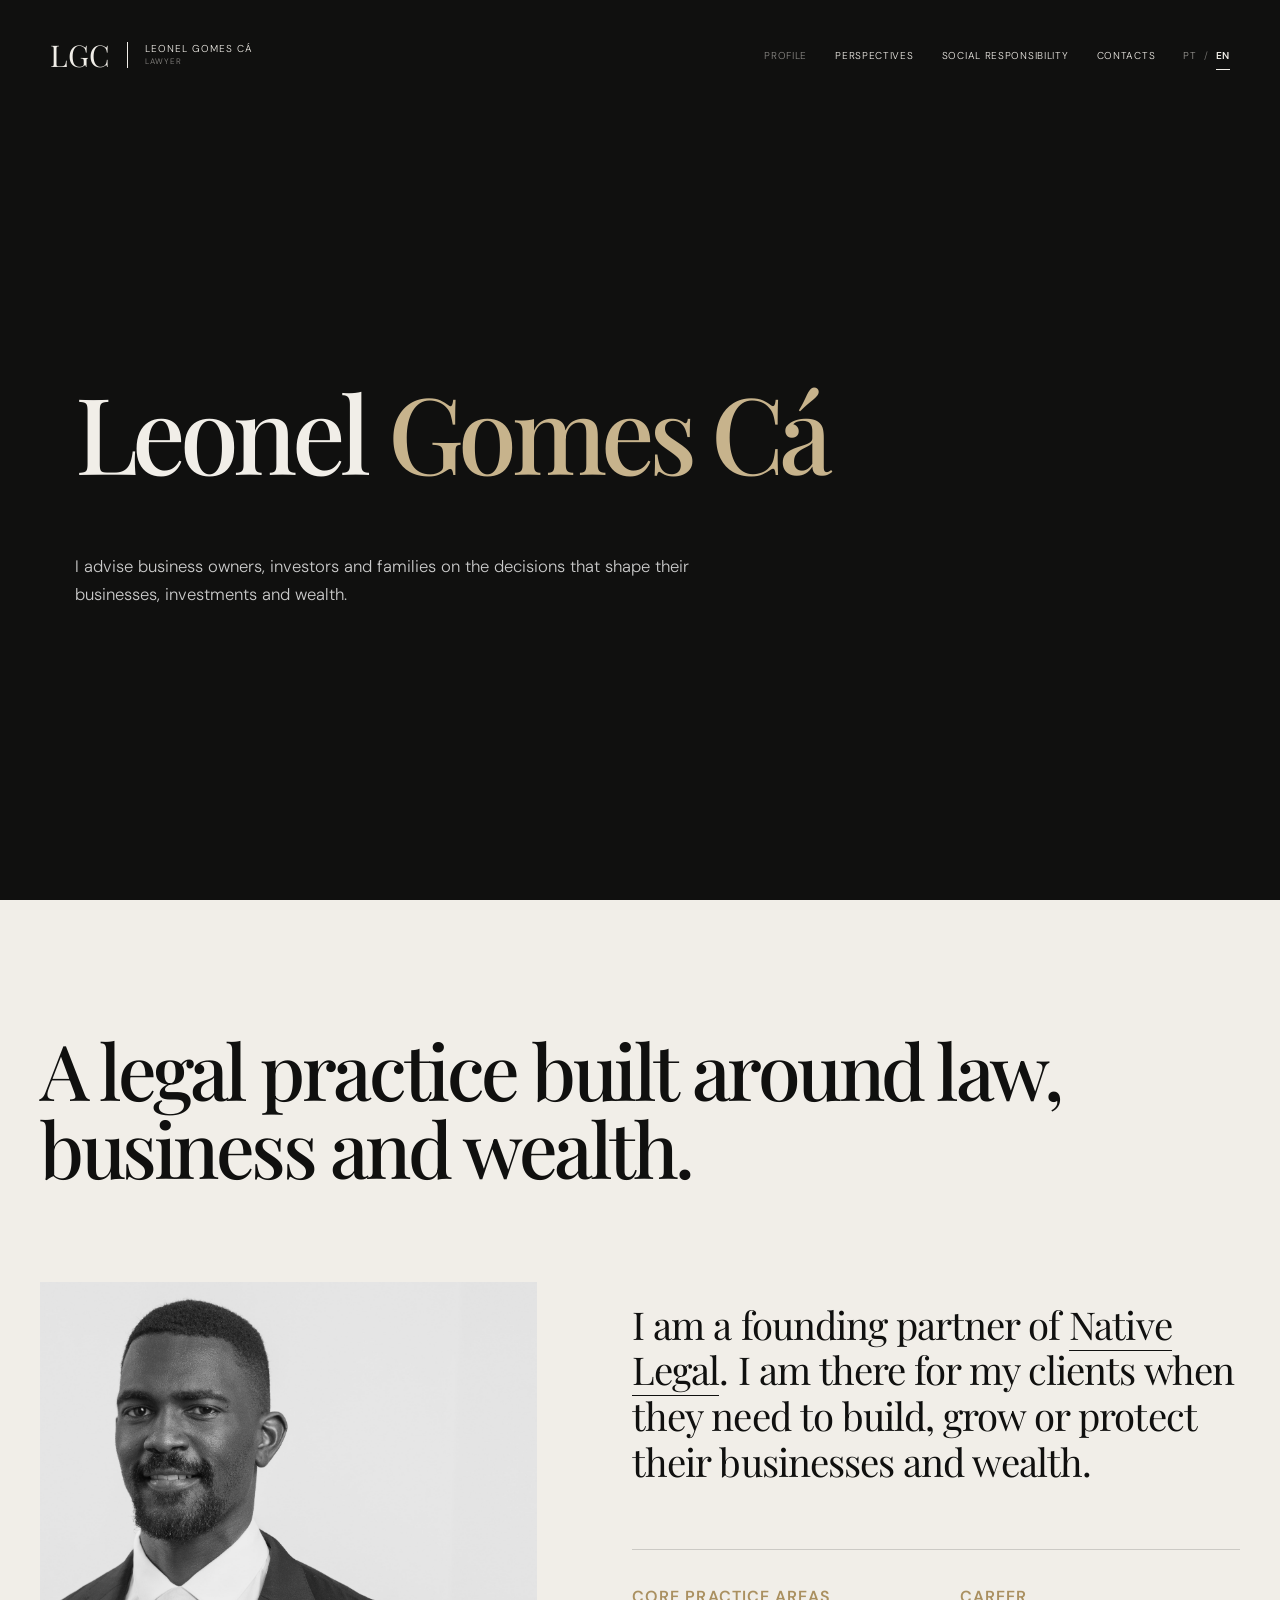
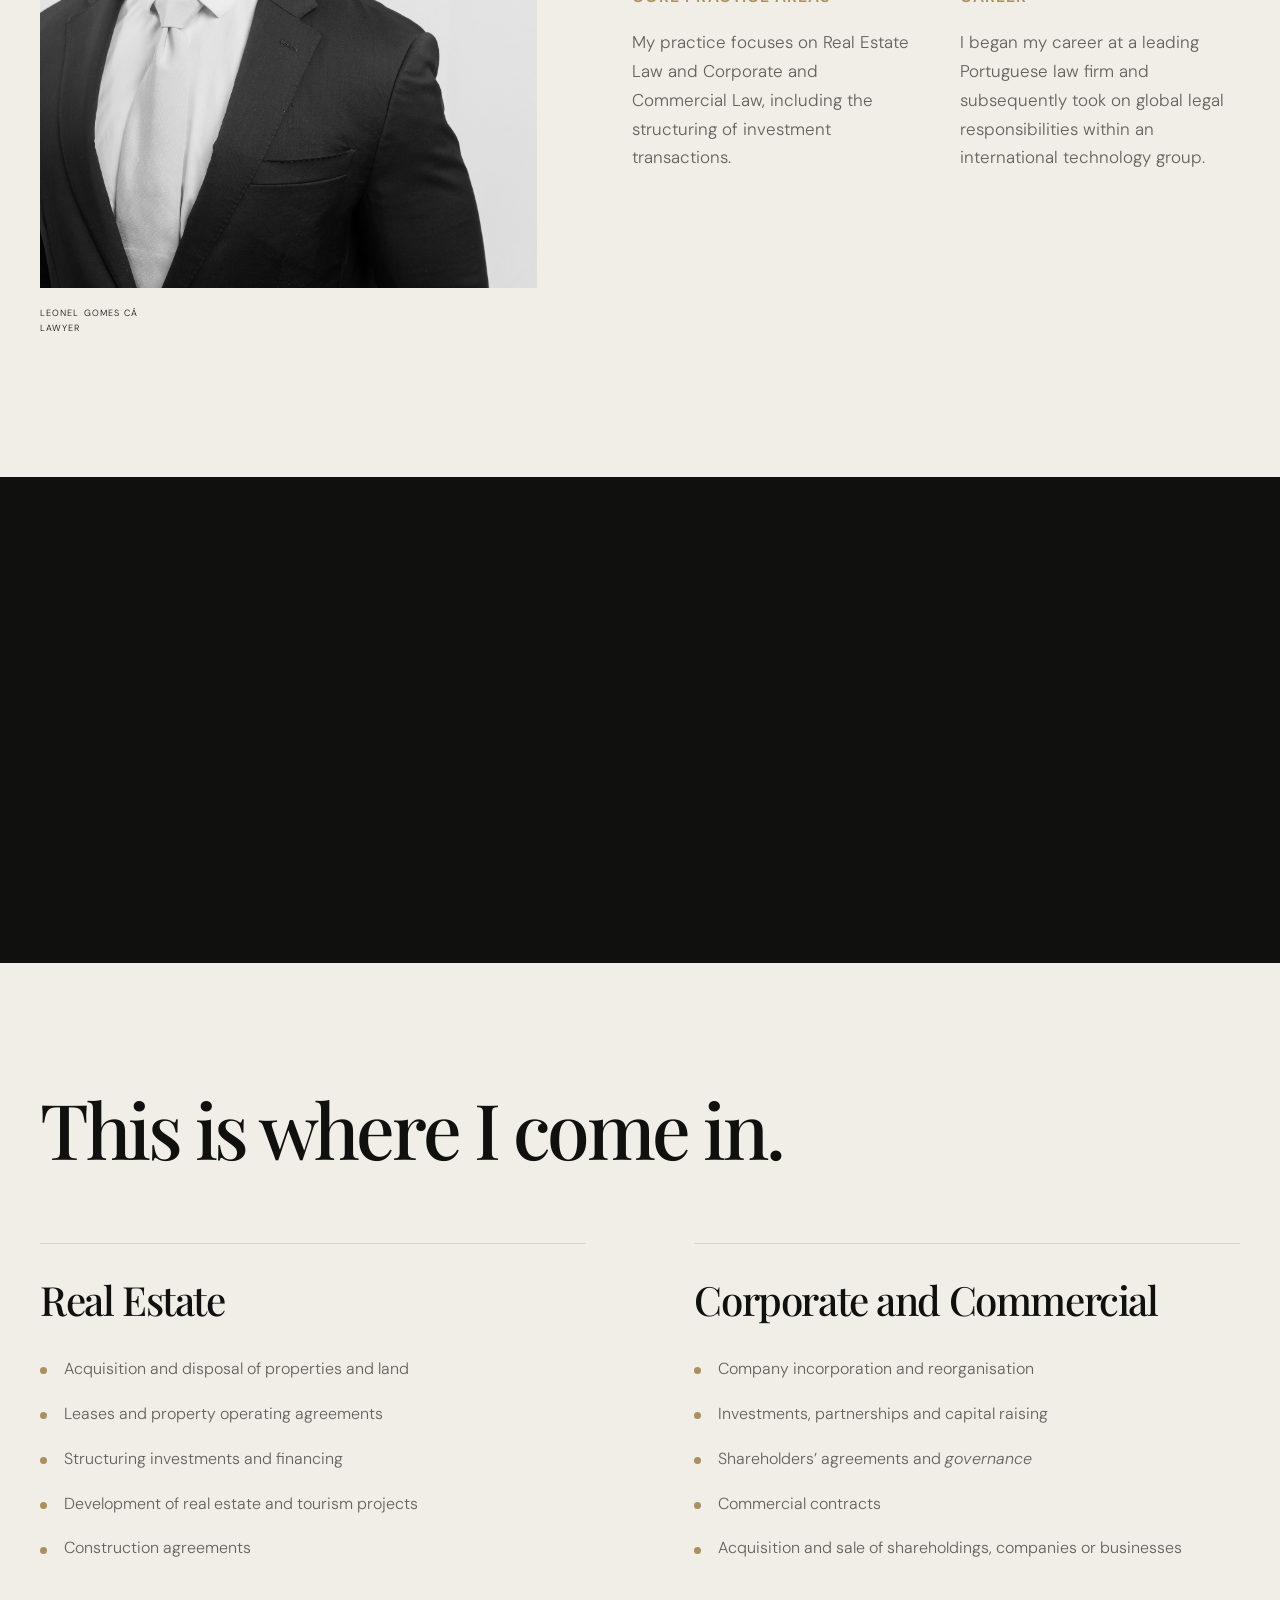
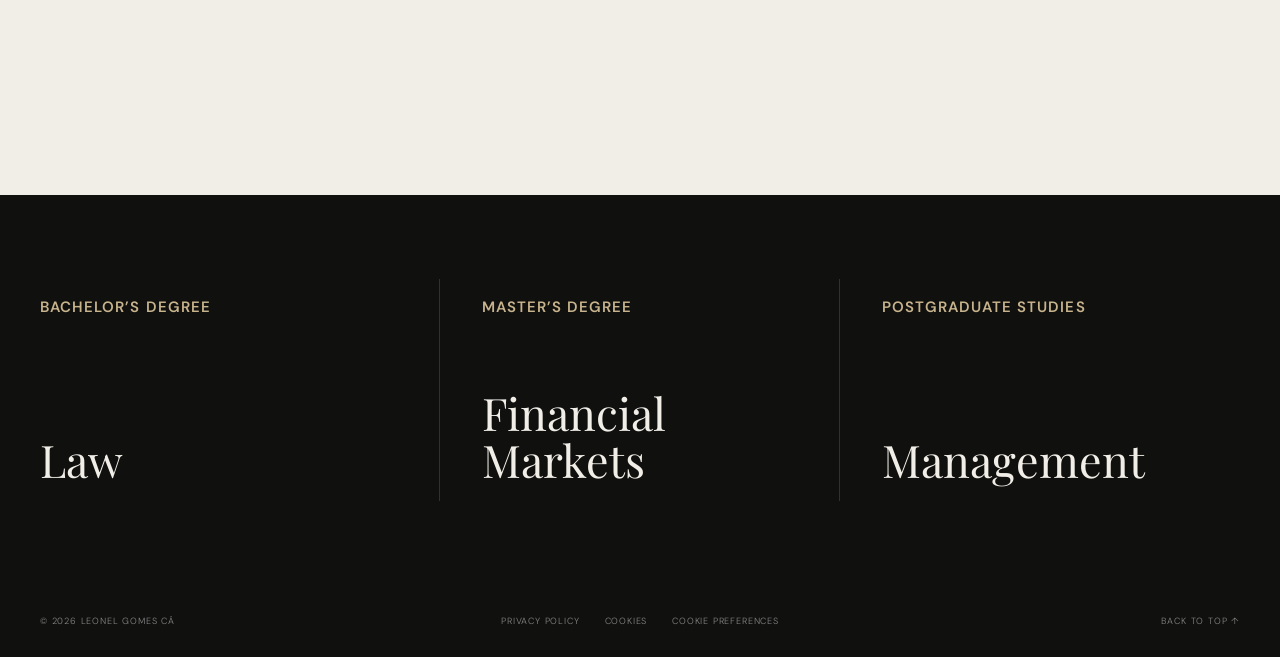
==== commit 2f69f0ef: "Add files via upload" ====
--- a/en/index.html
+++ b/en/index.html
@@ -42,7 +42,7 @@
                 Social Responsibility
             </a>
 <a href="contact.html">
-                Contact My Office
+                Contacts
             </a>
 <div aria-label="Choose language" class="language-switch" role="group"><a href="../index.html" hreflang="pt-PT" lang="pt-PT">PT</a><span aria-hidden="true">/</span><a aria-current="page" href="index.html" hreflang="en-GB" lang="en-GB">EN</a></div></nav>
 <button aria-expanded="false" aria-label="Open menu" class="menu-button" id="menuButton">
@@ -57,9 +57,6 @@
                 Navigation
             </span>
 <nav>
-<a href="index.html#inicio">
-                    Home
-                </a>
 <a href="index.html#perfil">
                     Profile
                 </a>
@@ -70,7 +67,7 @@
                     Social Responsibility
                 </a>
 <a href="contact.html">
-                    Contact My Office
+                    Contacts
                 </a>
 </nav><div aria-label="Choose language" class="language-switch language-switch--mobile" role="group"><a href="../index.html" hreflang="pt-PT" lang="pt-PT">PT</a><span aria-hidden="true">/</span><a aria-current="page" href="index.html" hreflang="en-GB" lang="en-GB">EN</a></div>
 <div class="mobile-menu__footer">
@@ -133,13 +130,9 @@
 <div class="profile__content">
 <div class="profile__lead reveal">
 <p>
-
-                                Leonel Gomes Cá is a founding partner at
-
-                                <a class="text-link" href="https://nativelegal.pt" rel="noopener noreferrer" target="_blank">
-                                    Native Legal
-                                </a>, where he advises business owners, investors and families on decisions involving their businesses, investments and wealth.
-
+                                I am a founding partner of
+                                <a class="text-link" href="https://nativelegal.pt" rel="noopener noreferrer" target="_blank">Native Legal</a>.
+                                I am there for my clients when they need to build, grow or protect their businesses and wealth.
                             </p>
 </div>
 <div class="profile__columns reveal">
@@ -148,9 +141,7 @@
                                     Core Practice Areas
                                 </span>
 <p>
-
-                                    His practice focuses on Real Estate Law and Corporate and Commercial Law, including the structuring of investment transactions.
-
+                                    My practice focuses on Real Estate Law and Corporate and Commercial Law, including the structuring of investment transactions.
                                 </p>
 </div>
 <div>
@@ -158,9 +149,7 @@
                                     Career
                                 </span>
 <p>
-
-                                    He began his career at a leading Portuguese law firm and subsequently took on global legal responsibilities within an international technology group.
-
+                                    I began my career at a leading Portuguese law firm and subsequently took on global legal responsibilities within an international technology group.
                                 </p>
 </div>
 </div>
@@ -209,7 +198,7 @@
                                 Development of real estate and tourism projects
                             </li>
 <li>
-                                Construction and works contracts
+                                Construction agreements
                             </li>
 </ul>
 </article>
@@ -223,7 +212,7 @@
                                 Company incorporation and reorganisation
                             </li>
 <li>
-                                Investments, partnerships and admission of investors
+                                Investments, partnerships and capital raising
                             </li>
 <li>
                                 Shareholders’ agreements and <i>governance</i>
@@ -279,18 +268,18 @@
                 Leonel Gomes Cá
             </span>
 <div>
-<a href="#">
+<a href="privacy-policy.html">
                     Privacy Policy
                 </a>
-<a href="#">
+<a href="cookies.html">
                     Cookies
                 </a>
-</div>
+<button class="lgc-cookie-settings-trigger" type="button">Cookie preferences</button></div>
 <a class="back-to-top" href="#inicio">
                 Back to top ↑
             </a>
 </div>
 </footer>
 <script src="../js/main.js"></script>
-</body>
+<script src="../js/privacy-config.js"></script><script src="../js/privacy.js"></script></body>
 </html>
--- a/css/style.css
+++ b/css/style.css
@@ -826,7 +826,7 @@
             rgba(0,0,0,.06)
         ),
 
-        url("../assets/leonel-profile.webp")
+        url("../assets/LGC_QUADRADO_7903.jpg")
         center
         / cover
         no-repeat,
@@ -1452,23 +1452,43 @@
     position: relative;
     min-height: 330px;
     background-color: #c8c2b7;
-    background-position: center;
+    background-position: center center;
     background-size: cover;
+    background-repeat: no-repeat;
     filter: grayscale(100%);
     transition: filter .45s ease;
 }
 
 .social-card__media::after {
-    content: "Adicionar imagem / vídeo";
+    content: "";
     position: absolute;
     inset: 0;
-    display: grid;
-    place-items: center;
-    color: rgba(16,16,15,.55);
-    font-size: 10px;
-    letter-spacing: .12em;
-    text-transform: uppercase;
+    pointer-events: none;
     background: linear-gradient(135deg, rgba(255,255,255,.08), rgba(0,0,0,.05));
+}
+
+/* V7 — fotos de responsabilidade social. Cada imagem conserva a proporção
+   original e é recortada pelo fundo CSS para preencher a moldura fixa. */
+.social-card__media--ha-direito {
+    background-image: url("../assets/HD_LGC.jpg");
+}
+
+.social-card__media--3-milhoes-de-nos {
+    background-image: url("../assets/3MN_LGC.jpg");
+}
+
+.social-card__media--unicef {
+    background-image: url("../assets/U_LGC.png");
+}
+
+.social-card__media--literacia-financeira {
+    background-image: url("../assets/LF_LGC.png");
+}
+
+.social-card__media--open-worlds {
+    background-image: url("../assets/OW_LGC.jpg");
+    /* Slight upward bias from center, preserving the cover crop. */
+    background-position: center 40%;
 }
 
 @media (hover: hover) and (pointer: fine) {
@@ -3652,3 +3672,315 @@
   .logo { gap:10px; }
   .logo__text { padding-left:10px; }
 }
+
+
+/* Social Responsibility: legibility and complete text on both card faces.
+   Each description has two paragraphs in PT and EN. */
+.social-card,
+.social-card__inner {
+    min-height: 565px;
+}
+
+.social-card__front {
+    display: flex;
+    flex-direction: column;
+}
+
+.social-card__media {
+    flex: 1 1 auto;
+}
+
+.social-card__body {
+    flex: 0 0 auto;
+}
+
+.social-card__back {
+    padding: 34px 38px;
+    justify-content: flex-start;
+    overflow-y: auto;
+    overscroll-behavior: contain;
+    scrollbar-width: thin;
+}
+
+.social-card__back-label {
+    margin-bottom: 14px;
+}
+
+.social-card__back h2 {
+    margin-bottom: 18px;
+    font-size: clamp(28px, 2.5vw, 36px);
+    line-height: 1.15;
+}
+
+.social-card__back p {
+    max-width: none;
+    font-family: var(--font-sans);
+    font-size: 16px;
+    line-height: 1.55;
+    overflow-wrap: break-word;
+}
+
+.social-card__back p + p {
+    margin-top: 12px;
+}
+
+.social-card__back small {
+    padding-top: 20px;
+    line-height: 1.5;
+}
+
+@media (min-width: 901px) and (max-width: 1150px) {
+    .social-card,
+    .social-card__inner {
+        min-height: 625px;
+    }
+    .social-card__back {
+        padding-inline: 28px;
+    }
+}
+
+@media (max-width: 900px) {
+    .social-card,
+    .social-card__inner {
+        min-height: 555px;
+    }
+}
+
+@media (max-width: 600px) {
+    .social-card,
+    .social-card__inner {
+        min-height: clamp(690px, 190vw, 800px);
+    }
+    .social-card__back {
+        padding: 28px 25px;
+    }
+    .social-card__back h2 {
+        font-size: 30px;
+        margin-bottom: 15px;
+    }
+    .social-card__back p {
+        font-size: 15.5px;
+        line-height: 1.53;
+    }
+    .social-card__back small {
+        padding-top: 14px;
+    }
+}
+
+/* V7 — idioma da indicação tátil nos cartões sociais.
+   A indicação de base continua em português; a versão inglesa
+   usa o idioma declarado na raiz do documento. */
+html[lang^="en"] .social-card__front::after {
+    content: "Tap to learn more";
+}
+
+/* ==========================================================
+   V7.1 — Responsabilidade social: cartões compactos em mobile
+
+   As fotografias têm sempre proporção 4:3, usando "cover" para
+   preencher sem distorcer. Em vez de virar o cartão e aumentar a
+   área da fotografia, a descrição aparece abaixo da face frontal.
+   Desktop e tablet largo mantêm o comportamento original.
+========================================================== */
+@media (max-width: 600px) {
+    .social-card {
+        height: auto;
+        min-height: 0;
+        perspective: none;
+        cursor: pointer;
+        -webkit-tap-highlight-color: transparent;
+    }
+
+    .social-card__inner {
+        display: flex;
+        flex-direction: column;
+        width: 100%;
+        height: auto;
+        min-height: 0;
+        transform: none !important;
+        transform-style: flat;
+        transition: none;
+    }
+
+    .social-card__face {
+        position: relative;
+        inset: auto;
+        flex: 0 0 auto;
+        backface-visibility: visible;
+        -webkit-backface-visibility: visible;
+        transition: none;
+    }
+
+    .social-card__front,
+    .social-card.is-flipped .social-card__front {
+        display: flex;
+        flex-direction: column;
+        opacity: 1;
+        transform: none;
+        pointer-events: auto;
+    }
+
+    .social-card__media {
+        box-sizing: border-box;
+        flex: 0 0 auto;
+        width: 100%;
+        height: auto;
+        min-height: 0;
+        aspect-ratio: 4 / 3;
+        background-size: cover;
+        background-position: center center;
+        background-repeat: no-repeat;
+    }
+
+    /* Conservar o enquadramento personalizado da V7. */
+    .social-card__media--open-worlds {
+        background-position: center 40%;
+    }
+
+    .social-card__body {
+        padding: 18px 20px 0;
+    }
+
+    .social-card__body h2 {
+        padding-right: 0;
+        margin-bottom: 5px;
+        font-size: clamp(24px, 7vw, 29px);
+    }
+
+    .social-card__body p {
+        font-size: 12px;
+        line-height: 1.4;
+    }
+
+    .social-card__front::after {
+        content: "Toque para saber mais";
+        position: static;
+        inset: auto;
+        display: block;
+        padding: 14px 20px 18px;
+        text-align: left;
+        color: rgba(16,16,15,.6);
+        font-size: 9px;
+        font-weight: 600;
+        letter-spacing: .12em;
+        text-transform: uppercase;
+    }
+
+    .social-card.is-flipped .social-card__front {
+        border-bottom: none;
+    }
+
+    .social-card.is-flipped .social-card__front::after {
+        content: "Toque para ocultar";
+    }
+
+    .social-card__back {
+        display: none;
+        padding: 24px 22px 26px;
+        border-top: 0;
+        overflow: visible;
+        opacity: 1;
+        transform: none;
+        pointer-events: auto;
+    }
+
+    .social-card.is-flipped .social-card__back {
+        display: flex;
+        flex-direction: column;
+        opacity: 1;
+        transform: none;
+        pointer-events: auto;
+    }
+
+    .social-card__back-label {
+        margin-bottom: 10px;
+    }
+
+    .social-card__back h2 {
+        margin-bottom: 14px;
+        font-size: 27px;
+    }
+
+    .social-card__back p {
+        font-size: 15px;
+        line-height: 1.55;
+    }
+
+    .social-card__back small {
+        display: none !important;
+    }
+
+    html[lang^="en"] .social-card__front::after {
+        content: "Tap to learn more";
+    }
+
+    html[lang^="en"] .social-card.is-flipped .social-card__front::after {
+        content: "Tap to close";
+    }
+}
+
+
+/* ==========================================================
+   V8 — INFORMAÇÕES LEGAIS E PREFERÊNCIAS DE COOKIES
+========================================================== */
+.legal-main { background:var(--ivory); min-height:65vh; }
+.legal-hero { background:var(--black); color:var(--ivory); padding:clamp(140px,17vw,218px) 0 76px; }
+.legal-eyebrow { font-size:10px; text-transform:uppercase; letter-spacing:.22em; color:var(--gold-light); font-weight:600; }
+.legal-hero h1 { font-family:var(--font-serif); font-size:clamp(36px,5.3vw,76px); font-weight:500; line-height:1.12; margin:22px 0 18px; }
+.legal-hero p { font-size:clamp(14px,1.5vw,17px); color:rgba(255,255,255,.72); max-width:700px; line-height:1.75; }
+.legal-content { padding:75px 0 100px; max-width:840px; }
+.legal-content section { margin:0 0 50px; }
+.legal-content h2 { font-family:var(--font-serif); font-weight:500; line-height:1.25; font-size:clamp(25px,2.7vw,35px); margin:0 0 18px; }
+.legal-content p,.legal-content li { font-size:15px; line-height:1.95; color:#363630; overflow-wrap:anywhere; }
+.legal-content p { margin:0 0 16px; }
+.legal-content ul { padding-left:22px; margin:0 0 18px; }
+.legal-content li { margin-bottom:10px; }
+.legal-content strong { font-weight:600; }
+.legal-content a:not(.legal-action-button) { color:#665029; border-bottom:1px solid rgba(102,80,41,.38); text-underline-offset:3px; }
+.legal-content a:hover { border-bottom-color:currentColor; }
+.legal-content code { font-size:.92em; background:rgba(16,16,15,.06); padding:2px 5px; border-radius:3px; }
+.legal-table-wrap { width:100%; overflow-x:auto; margin:22px 0; }
+.legal-table { width:100%; min-width:560px; border-collapse:collapse; font-size:13px; line-height:1.7; }
+.legal-table th,.legal-table td { padding:15px 17px; border:1px solid rgba(16,16,15,.13); text-align:left; vertical-align:top; }
+.legal-table th { background:var(--ivory-dark); font-size:12px; font-weight:600; }
+.legal-action-button { background:var(--black); color:var(--ivory); cursor:pointer; border:1px solid var(--black); padding:15px 22px; font:600 12px var(--font-sans); letter-spacing:.04em; }
+.footer__inner>div { flex-wrap:wrap; row-gap:9px; }
+.footer .lgc-cookie-settings-trigger { font:inherit; background:none; color:inherit; border:0; cursor:pointer; padding:0; letter-spacing:inherit; text-transform:inherit; }
+.footer .lgc-cookie-settings-trigger:hover,.footer .lgc-cookie-settings-trigger:focus-visible { color:var(--ivory); }
+.lgc-cookie-banner[hidden],.lgc-cookie-overlay[hidden] { display:none!important; }
+.lgc-cookie-banner { position:fixed; bottom:18px; left:50%; transform:translateX(-50%); width:min(960px,calc(100% - 30px)); z-index:11000; display:flex; align-items:center; gap:24px; background:#161615; border:1px solid rgba(255,255,255,.2); color:var(--ivory); padding:23px 28px; box-shadow:0 15px 55px rgba(0,0,0,.3); font-family:var(--font-sans); }
+.lgc-cookie-banner__text { flex:1; }
+.lgc-cookie-banner__text strong { font-size:15px; line-height:1.5; font-weight:600; }
+.lgc-cookie-banner__text p { font-size:13px; margin:6px 0 0; line-height:1.7; color:#ddd8d0; }
+.lgc-cookie-banner__actions { display:flex; flex-wrap:wrap; gap:8px; align-items:center; justify-content:flex-end; }
+.lgc-cookie-button { border:1px solid #bcae93; border-radius:0; padding:12px 16px; background:transparent; color:var(--ivory); font:600 11px var(--font-sans); cursor:pointer; letter-spacing:.02em; line-height:1.4; }
+.lgc-cookie-button--solid { background:var(--ivory); border-color:var(--ivory); color:var(--black); }
+.lgc-cookie-button:hover { filter:brightness(1.12); }
+.lgc-cookie-button:focus-visible,.lgc-cookie-close:focus-visible,.lgc-cookie-settings-trigger:focus-visible { outline:3px solid var(--gold); outline-offset:4px; }
+.lgc-cookie-overlay { position:fixed; inset:0; z-index:11001; background:rgba(0,0,0,.65); display:flex; justify-content:center; align-items:center; padding:18px; }
+.lgc-cookie-dialog { outline:0; background:var(--ivory); border:1px solid var(--gold); color:var(--black); padding:28px; max-height:calc(100vh - 36px); overflow:auto; width:min(610px,100%); box-shadow:0 18px 80px rgba(0,0,0,.42); font-family:var(--font-sans); }
+.lgc-cookie-dialog__head { display:flex; align-items:center; justify-content:space-between; gap:10px; }
+.lgc-cookie-dialog h2 { font-family:var(--font-serif); font-size:clamp(25px,3.5vw,36px); font-weight:500; line-height:1.2; margin:0; }
+.lgc-cookie-close { width:38px; height:38px; flex:0 0 auto; border:1px solid rgba(16,16,15,.2); background:transparent; color:var(--black); font-size:26px; cursor:pointer; }
+.lgc-cookie-dialog>p { font-size:13px; line-height:1.7; margin:16px 0 22px; }
+.lgc-cookie-row { display:flex; justify-content:space-between; gap:14px; align-items:center; padding:20px 0; border-top:1px solid rgba(16,16,15,.2); }
+.lgc-cookie-row strong { font-size:14px; font-weight:600; display:block; }
+.lgc-cookie-row p,.lgc-cookie-subtext { margin:6px 0 0; font-size:12px; line-height:1.7; color:var(--grey-dark); display:block; }
+.lgc-cookie-always { color:var(--grey-dark); font-size:10px; flex-shrink:0; text-transform:uppercase; }
+.lgc-cookie-row input { width:21px; height:21px; cursor:pointer; accent-color:#77633d; flex-shrink:0; }
+.lgc-cookie-row input:disabled { opacity:.45; cursor:not-allowed; }
+.lgc-cookie-dialog .lgc-cookie-dialog__other { border-top:1px solid rgba(16,16,15,.15); padding-top:15px; margin:0 0 8px; }
+.lgc-cookie-policy-link { font-size:12px; color:#6e5831; text-decoration:underline; text-underline-offset:3px; }
+.lgc-cookie-dialog__actions { display:flex; justify-content:flex-end; gap:10px; padding-top:22px; flex-wrap:wrap; }
+.lgc-cookie-dialog__actions .lgc-cookie-button { color:var(--black); border-color:#8c8679; }
+.lgc-cookie-dialog__actions .lgc-cookie-button--solid { color:var(--ivory); background:var(--black); border-color:var(--black); }
+@media(max-width:700px){
+ .legal-hero { padding:125px 0 50px; }
+ .legal-content { padding:50px 0 65px; }
+ .legal-content section { margin-bottom:38px; }
+ .legal-content p,.legal-content li { font-size:14px; line-height:1.83; }
+ .lgc-cookie-banner { bottom:8px; flex-direction:column; align-items:stretch; padding:19px; gap:16px; }
+ .lgc-cookie-banner__actions { justify-content:stretch; }
+ .lgc-cookie-banner__actions .lgc-cookie-button { flex:1 1 42%; }
+ .lgc-cookie-dialog { padding:22px 18px; }
+}
